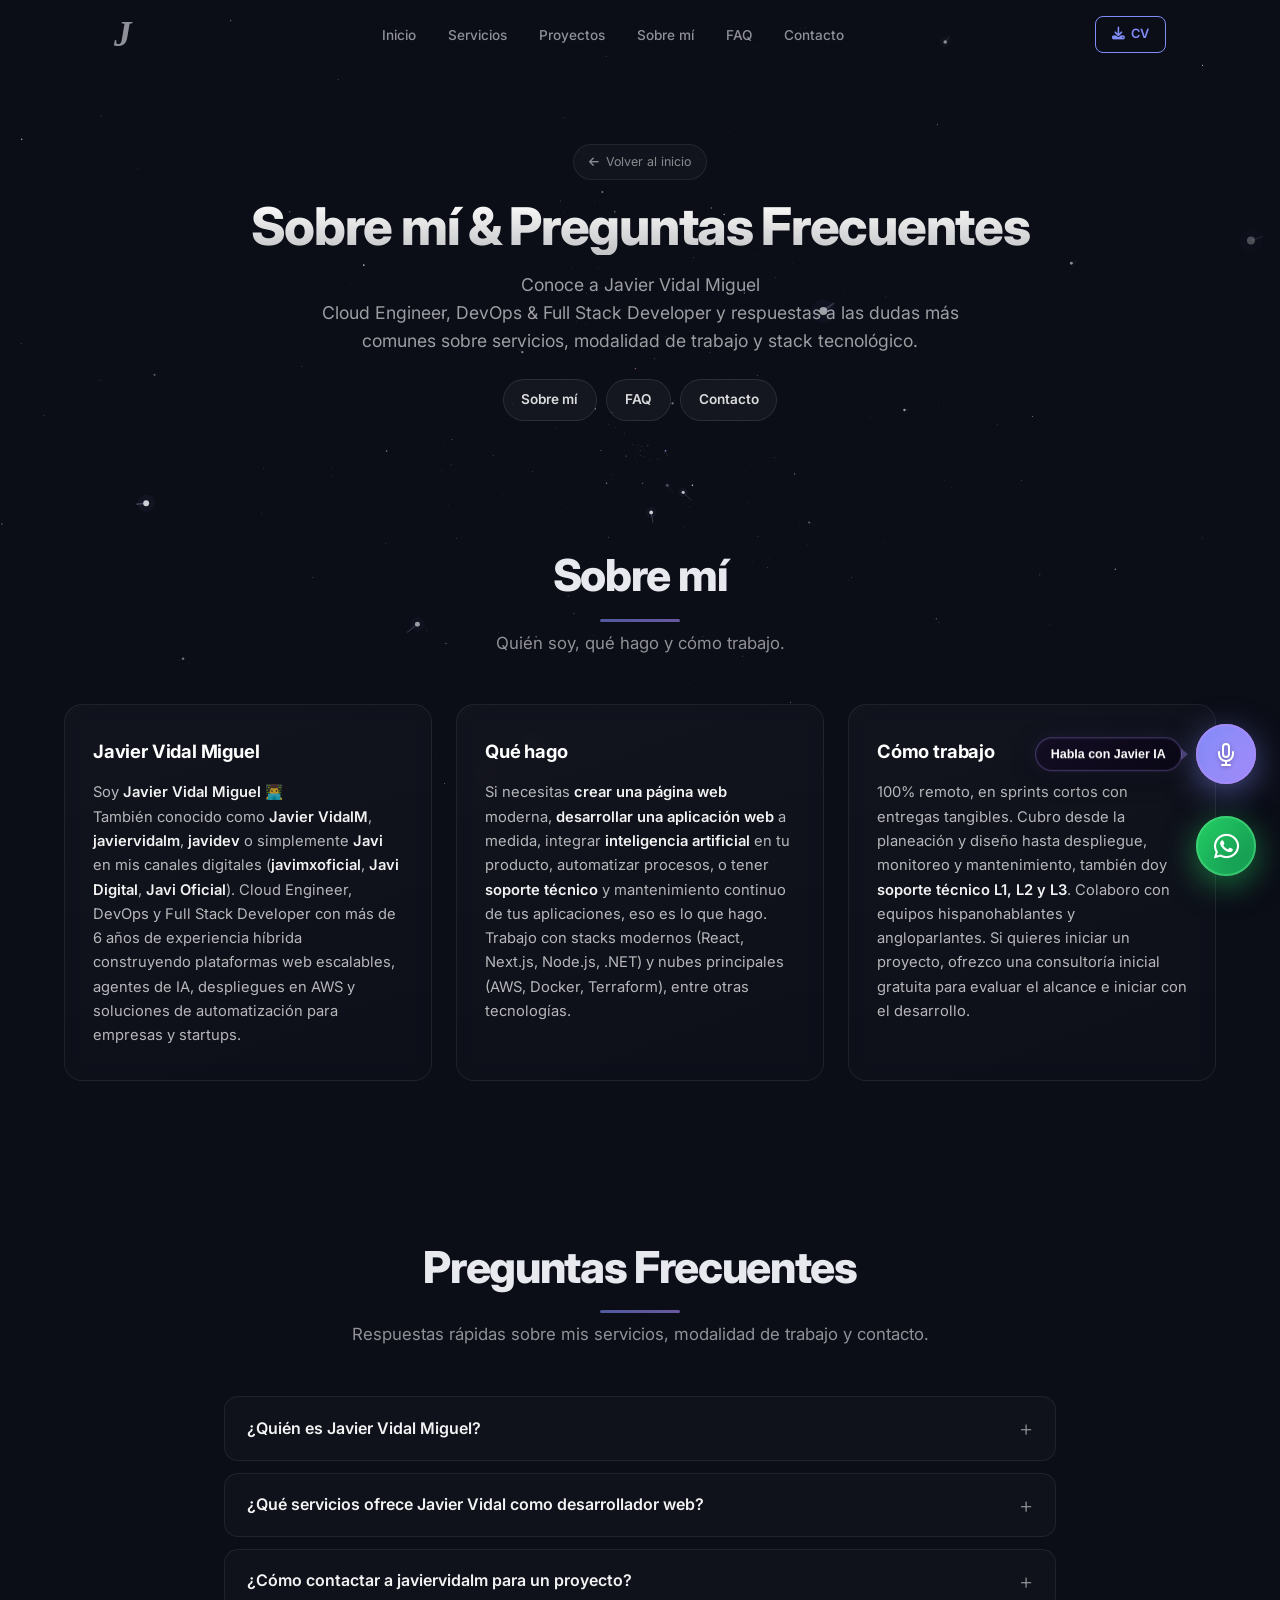
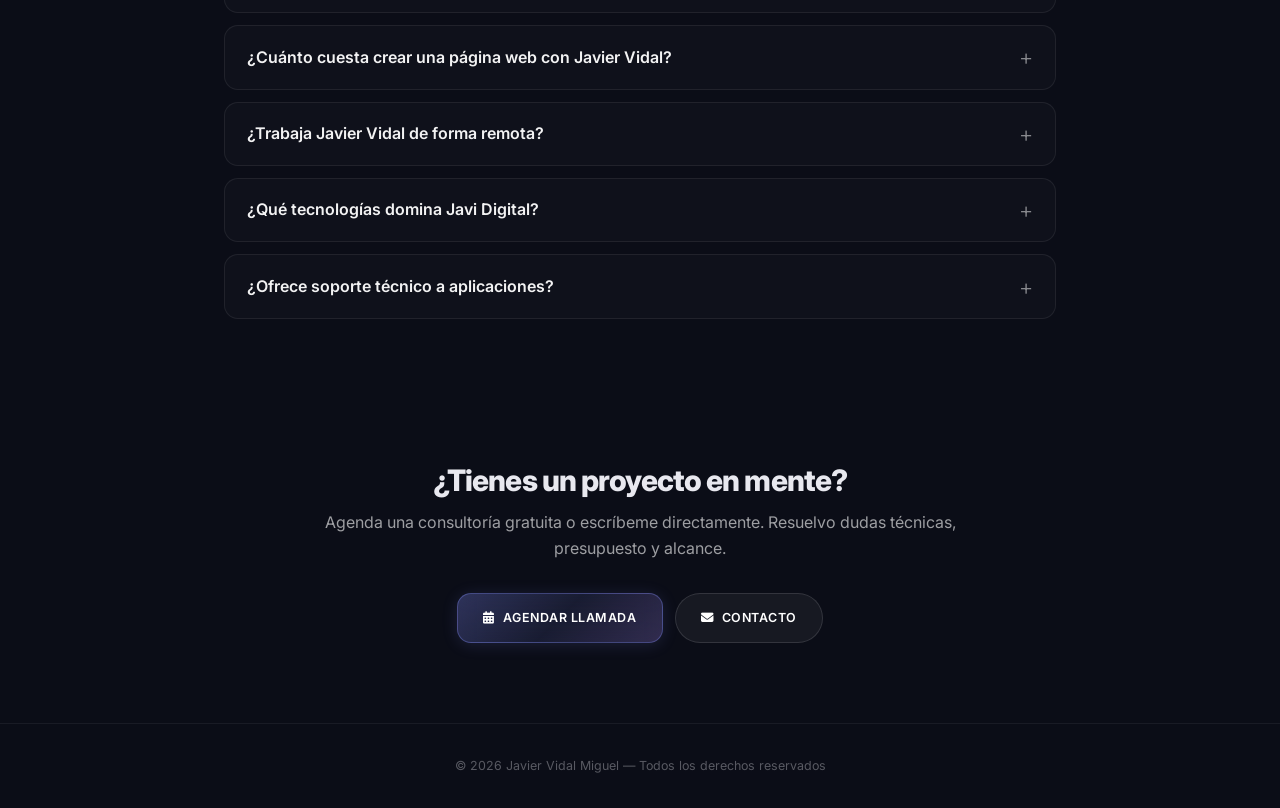
==== sobre-mi.html @ 2aff9c05 "Pagina /sobre-mi.html dedicada + UX moviles + cubo libre Nueva pagina: - sobre-mi.html con secciones" ====
<!DOCTYPE html>
<html lang="es">
<head>
    <meta charset="UTF-8">
    <meta name="viewport" content="width=device-width, initial-scale=1.0">
    <title>Sobre mí & FAQ | Javier Vidal Miguel — Cloud Engineer, DevOps & Full Stack Developer</title>
    <meta name="description" content="Conoce a Javier Vidal Miguel (Javier VidalM, javiervidalm, Javi Digital): Cloud Engineer, DevOps y Full Stack Developer remoto. Respuestas a preguntas sobre servicios, modalidad de trabajo, contacto y stack tecnológico.">
    <meta name="keywords" content="Javier Vidal, Javier Vidal Miguel, Javier VidalM, sobre mi, FAQ, preguntas frecuentes desarrollador, javiervidalm, Javi Digital, Cloud Engineer, DevOps, Full Stack Developer, desarrollador remoto, soporte tecnico, crear pagina web">
    <meta name="author" content="Javier Vidal Miguel">
    <meta name="robots" content="index, follow, max-image-preview:large, max-snippet:-1, max-video-preview:-1">
    <meta name="googlebot" content="index, follow">
    <meta name="theme-color" content="#0b0d17">
    <meta name="color-scheme" content="dark">

    <meta property="og:type" content="profile">
    <meta property="og:url" content="https://javi-vidalm.netlify.app/sobre-mi.html">
    <meta property="og:title" content="Sobre mí & FAQ — Javier Vidal Miguel | Cloud Engineer, DevOps & Full Stack Developer">
    <meta property="og:description" content="Conoce a Javier Vidal Miguel: Cloud Engineer, DevOps y Full Stack Developer remoto. Respuestas a preguntas sobre servicios, modalidad de trabajo y stack tecnológico.">
    <meta property="og:image" content="https://javi-vidalm.netlify.app/img/perfil.png">
    <meta property="og:image:type" content="image/png">
    <meta property="og:image:width" content="1200">
    <meta property="og:image:height" content="630">
    <meta property="og:image:alt" content="Javier Vidal Miguel — Cloud Engineer, DevOps & Full Stack Developer">
    <meta property="og:locale" content="es_ES">
    <meta property="og:site_name" content="Javier Vidal — Portafolio">
    <meta property="profile:first_name" content="Javier">
    <meta property="profile:last_name" content="Vidal Miguel">
    <meta property="profile:username" content="javiervidalm">

    <meta name="twitter:card" content="summary_large_image">
    <meta name="twitter:title" content="Sobre mí & FAQ — Javier Vidal Miguel">
    <meta name="twitter:description" content="Conoce a Javier Vidal Miguel: Cloud Engineer, DevOps y Full Stack Developer remoto. Servicios, modalidad y stack.">
    <meta name="twitter:image" content="https://javi-vidalm.netlify.app/img/perfil.png">
    <meta name="twitter:creator" content="@javimxoficial">
    <meta name="twitter:site" content="@javimxoficial">

    <link rel="icon" type="image/png" href="./img/logo.png">
    <link rel="apple-touch-icon" href="./img/logo.png">
    <link rel="canonical" href="https://javi-vidalm.netlify.app/sobre-mi.html">
    <link rel="alternate" hreflang="es" href="https://javi-vidalm.netlify.app/sobre-mi.html">
    <link rel="alternate" hreflang="x-default" href="https://javi-vidalm.netlify.app/sobre-mi.html">
    <link rel="sitemap" type="application/xml" href="/sitemap.xml">

    <link rel="preconnect" href="https://fonts.googleapis.com">
    <link rel="preconnect" href="https://fonts.gstatic.com" crossorigin>
    <link href="https://fonts.googleapis.com/css2?family=Inter:wght@300;400;500;600;700;800;900&display=swap" rel="stylesheet">
    <link rel="stylesheet" href="https://cdnjs.cloudflare.com/ajax/libs/font-awesome/6.4.0/css/all.min.css">
    <link rel="stylesheet" href="./css/styles.css">
    <link rel="stylesheet" href="./css/voice-widget.css">
    <style>
        html,body{background:#0b0d17;}
        .page-hero {
            padding: 9rem 1.5rem 3rem;
            text-align: center;
            max-width: 960px;
            margin: 0 auto;
            position: relative;
            z-index: 2;
        }
        .page-hero__breadcrumb {
            display: inline-flex;
            align-items: center;
            gap: 0.45rem;
            font-size: 0.78rem;
            color: hsla(0,0%,100%,0.5);
            margin-bottom: 1.25rem;
            text-decoration: none;
            padding: 0.45rem 0.95rem;
            border: 1px solid hsla(0,0%,100%,0.08);
            border-radius: 100px;
            background: hsla(0,0%,100%,0.03);
            backdrop-filter: blur(8px);
            transition: all 0.3s cubic-bezier(0.4,0,0.2,1);
        }
        .page-hero__breadcrumb:hover {
            color: #fff;
            border-color: rgba(129,140,248,0.4);
            background: rgba(129,140,248,0.08);
        }
        .page-hero__title {
            font-size: 3.25rem;
            font-weight: 800;
            color: #fff;
            margin: 0 0 1rem;
            letter-spacing: -0.025em;
            line-height: 1.05;
            background: linear-gradient(180deg, #fff 0%, hsla(0,0%,100%,0.75) 100%);
            -webkit-background-clip: text;
            background-clip: text;
            -webkit-text-fill-color: transparent;
        }
        .page-hero__subtitle {
            font-size: 1.1rem;
            color: hsla(0,0%,100%,0.6);
            line-height: 1.6;
            max-width: 640px;
            margin: 0 auto 1.5rem;
        }
        .page-hero__quick-nav {
            display: inline-flex;
            gap: 0.6rem;
            flex-wrap: wrap;
            justify-content: center;
        }
        .page-hero__quick-nav a {
            padding: 0.55rem 1.1rem;
            border-radius: 100px;
            border: 1px solid hsla(0,0%,100%,0.1);
            background: hsla(0,0%,100%,0.04);
            color: hsla(0,0%,100%,0.85);
            text-decoration: none;
            font-size: 0.85rem;
            font-weight: 600;
            transition: all 0.3s cubic-bezier(0.4,0,0.2,1);
        }
        .page-hero__quick-nav a:hover {
            background: rgba(129,140,248,0.15);
            border-color: rgba(129,140,248,0.4);
            color: #fff;
            transform: translateY(-2px);
        }
        @media (max-width: 768px) {
            .page-hero { padding: 7rem 1rem 2rem; }
            .page-hero__title { font-size: 2.25rem; }
            .page-hero__subtitle { font-size: 0.95rem; }
        }
    </style>

    <script type="application/ld+json">
    {
      "@context": "https://schema.org",
      "@graph": [
        {
          "@type": "Person",
          "@id": "https://javi-vidalm.netlify.app/#javier",
          "name": "Javier Vidal Miguel",
          "alternateName": [
            "Javier Vidal",
            "Javier VidalM",
            "Javier Vidal M",
            "Javi",
            "javidev",
            "javiervidalm",
            "javiervidal",
            "Javi Digital",
            "javimxoficial",
            "Javi Oficial"
          ],
          "url": "https://javi-vidalm.netlify.app/",
          "image": "https://javi-vidalm.netlify.app/img/perfil.png",
          "jobTitle": "Cloud Engineer, DevOps & Full Stack Developer",
          "description": "Cloud Engineer, DevOps y Full Stack Developer especializado en AWS, agentes AI, web scraping y plataformas web a medida. 100% remoto.",
          "email": "mailto:javividalm11@gmail.com",
          "knowsLanguage": ["es", "en"],
          "knowsAbout": ["Cloud Computing", "DevOps", "Amazon Web Services", "Docker", "Terraform", "Node.js", "React", "Next.js", "OpenAI", "AI Agents", "Web Scraping", "CI/CD", "Linux"],
          "sameAs": [
            "https://www.linkedin.com/in/javiervidalm/",
            "https://github.com/Javi-vm97",
            "https://github.com/javiavm",
            "https://www.instagram.com/javimxoficial/",
            "https://www.youtube.com/@javimxoficial",
            "https://facebook.com/digitalstudiojavi"
          ],
          "worksFor": {
            "@type": "Organization",
            "name": "AegisAI",
            "url": "https://aegisai.team/"
          }
        },
        {
          "@type": "BreadcrumbList",
          "itemListElement": [
            { "@type": "ListItem", "position": 1, "name": "Inicio", "item": "https://javi-vidalm.netlify.app/" },
            { "@type": "ListItem", "position": 2, "name": "Sobre mí & FAQ", "item": "https://javi-vidalm.netlify.app/sobre-mi.html" }
          ]
        },
        {
          "@type": "AboutPage",
          "@id": "https://javi-vidalm.netlify.app/sobre-mi.html#about",
          "url": "https://javi-vidalm.netlify.app/sobre-mi.html",
          "name": "Sobre mí — Javier Vidal Miguel",
          "inLanguage": "es",
          "mainEntity": { "@id": "https://javi-vidalm.netlify.app/#javier" }
        },
        {
          "@type": "FAQPage",
          "@id": "https://javi-vidalm.netlify.app/sobre-mi.html#faq",
          "mainEntity": [
            {
              "@type": "Question",
              "name": "¿Quién es Javier Vidal Miguel?",
              "acceptedAnswer": {
                "@type": "Answer",
                "text": "También conocido como Javier VidalM, javiervidalm o Javi Digital, es Cloud Engineer, DevOps y Full Stack Developer con más de 6 años de experiencia híbrida construyendo plataformas web escalables, agentes de inteligencia artificial, despliegues en AWS y soluciones de automatización. Trabaja 100% remoto para empresas, startups y emprendedores."
              }
            },
            {
              "@type": "Question",
              "name": "¿Qué servicios ofrece Javier Vidal como desarrollador web?",
              "acceptedAnswer": {
                "@type": "Answer",
                "text": "Javier ofrece desarrollo web de alto rendimiento (React, Next.js, SEO), aplicaciones web y móviles, integraciones empresariales (SAP, CRM, APIs), soporte técnico L1-L3, cloud architecture y DevOps en AWS con Docker y Terraform, marketing digital orientado a conversión, automatización con IA usando OpenAI, LangChain y Anthropic, y consultoría en seguridad y compliance."
              }
            },
            {
              "@type": "Question",
              "name": "¿Cómo contactar a javiervidalm para un proyecto?",
              "acceptedAnswer": {
                "@type": "Answer",
                "text": "Puedes contactarme por correo a javividalm11@gmail.com, por WhatsApp a +52 287 125 4233 o +51 982 250 549, agendar una llamada gratuita por Google Calendar (calendar.app.google/yvuHBQnmjAaMswtGA) o Calendly (calendly.com/javividalm11/30min), o usar el formulario de contacto en https://javi-vidalm.netlify.app/."
              }
            },
            {
              "@type": "Question",
              "name": "¿Cuánto cuesta crear una página web con Javier Vidal?",
              "acceptedAnswer": {
                "@type": "Answer",
                "text": "El costo depende del alcance: una landing page simple parte desde precios accesibles para emprendedores, mientras que aplicaciones web complejas con backend, integraciones empresariales o automatizaciones con IA se cotizan según horas y complejidad. Lo recomendado es agendar una llamada gratuita en el portafolio para recibir un presupuesto a medida."
              }
            },
            {
              "@type": "Question",
              "name": "¿Trabaja Javier Vidal de forma remota?",
              "acceptedAnswer": {
                "@type": "Answer",
                "text": "Sí, Javier trabaja 100% remoto y colabora con clientes a nivel mundial. Su modalidad incluye sprints ágiles, comunicación asíncrona y soporte continuo según necesidad del proyecto."
              }
            },
            {
              "@type": "Question",
              "name": "¿Qué tecnologías domina Javi Digital?",
              "acceptedAnswer": {
                "@type": "Answer",
                "text": "Su stack principal incluye: Cloud (AWS, Docker, Terraform, Kubernetes), Backend (Node.js, Python, .NET, REST APIs), Frontend (React, Next.js, TailwindCSS), IA (OpenAI, LangChain, agentes autónomos), DevOps (CI/CD, monitoreo, seguridad, rotación de keys), Web Scraping y bases de datos relacionales y no relacionales."
              }
            },
            {
              "@type": "Question",
              "name": "¿Javier Vidal ofrece soporte técnico a aplicaciones?",
              "acceptedAnswer": {
                "@type": "Answer",
                "text": "Sí, ofrece soporte técnico especializado en niveles L1, L2 y L3 con enfoque ITIL: resolución de incidentes, monitoreo proactivo, SLAs definidos y mantenimiento evolutivo de aplicaciones web y empresariales."
              }
            }
          ]
        }
      ]
    }
    </script>
</head>
<body>

    <!-- STAR FIELD BACKGROUND -->
    <canvas id="starField"></canvas>

    <!-- LOADER -->
    <div class="loader" id="loader">
        <div class="wormhole">
            <div class="wormhole-ring"></div>
            <div class="wormhole-ring"></div>
            <div class="wormhole-ring"></div>
            <div class="wormhole-ring"></div>
            <div class="wormhole-ring"></div>
            <div class="wormhole-core"></div>
        </div>
        <div class="loader-dots">
            <span></span><span></span><span></span>
        </div>
    </div>

    <!-- MAIN CONTENT -->
    <div class="main-content" id="mainContent">

        <nav id="navbar">
            <div class="nav-content">
                <a href="./index.html" class="logo" aria-label="Volver al inicio"><span class="logo-j">J</span></a>
                <ul class="nav-links" id="navLinks">
                    <li><a href="./index.html">Inicio</a></li>
                    <li><a href="./index.html#servicios">Servicios</a></li>
                    <li><a href="./index.html#proyectos">Proyectos</a></li>
                    <li><a href="#sobre-mi">Sobre mí</a></li>
                    <li><a href="#faq">FAQ</a></li>
                    <li><a href="./index.html#contacto">Contacto</a></li>
                </ul>
                <a href="./img/Curriculum_javier vidalmm.pdf" download class="nav-cta">
                    <i class="fas fa-download"></i> CV
                </a>
                <button class="nav-toggle" id="navToggle" aria-label="Menu">
                    <span></span>
                    <span></span>
                    <span></span>
                </button>
            </div>
        </nav>

        <!-- PAGE HERO -->
        <header class="page-hero">
            <a href="./index.html" class="page-hero__breadcrumb">
                <i class="fas fa-arrow-left" style="font-size:0.7rem;"></i> Volver al inicio
            </a>
            <h1 class="page-hero__title">Sobre mí &amp; Preguntas Frecuentes</h1>
            <p class="page-hero__subtitle">Conoce a Javier Vidal Miguel<br>Cloud Engineer, DevOps &amp; Full Stack Developer y respuestas a las dudas más comunes sobre servicios, modalidad de trabajo y stack tecnológico.</p>
            <div class="page-hero__quick-nav">
                <a href="#sobre-mi">Sobre mí</a>
                <a href="#faq">FAQ</a>
                <a href="./index.html#contacto">Contacto</a>
            </div>
        </header>

        <!-- SOBRE MI -->
        <section id="sobre-mi">
            <h2 class="section-title">Sobre mí</h2>
            <p class="about__lead">Quién soy, qué hago y cómo trabajo.</p>

            <div class="about__grid">
                <div class="about__card">
                    <h3>Javier Vidal Miguel</h3>
                    <p>Soy <strong>Javier Vidal Miguel</strong> 👨‍💻</p>
                    <p>También conocido como <strong>Javier VidalM</strong>, <strong>javiervidalm</strong>, <strong>javidev</strong> o simplemente <strong>Javi</strong> en mis canales digitales (<strong>javimxoficial</strong>, <strong>Javi Digital</strong>, <strong>Javi Oficial</strong>). Cloud Engineer, DevOps y Full Stack Developer con más de 6 años de experiencia híbrida construyendo plataformas web escalables, agentes de IA, despliegues en AWS y soluciones de automatización para empresas y startups.</p>
                </div>

                <div class="about__card">
                    <h3>Qué hago</h3>
                    <p>Si necesitas <strong>crear una página web</strong> moderna, <strong>desarrollar una aplicación web</strong> a medida, integrar <strong>inteligencia artificial</strong> en tu producto, automatizar procesos, o tener <strong>soporte técnico</strong> y mantenimiento continuo de tus aplicaciones, eso es lo que hago. Trabajo con stacks modernos (React, Next.js, Node.js, .NET) y nubes principales (AWS, Docker, Terraform), entre otras tecnologías.</p>
                </div>

                <div class="about__card">
                    <h3>Cómo trabajo</h3>
                    <p>100% remoto, en sprints cortos con entregas tangibles. Cubro desde la planeación y diseño hasta despliegue, monitoreo y mantenimiento, también doy <strong>soporte técnico L1, L2 y L3</strong>. Colaboro con equipos hispanohablantes y angloparlantes. Si quieres iniciar un proyecto, ofrezco una consultoría inicial gratuita para evaluar el alcance e iniciar con el desarrollo.</p>
                </div>
            </div>
        </section>

        <!-- FAQ -->
        <section id="faq">
            <h2 class="section-title">Preguntas Frecuentes</h2>
            <p class="faq__lead">Respuestas rápidas sobre mis servicios, modalidad de trabajo y contacto.</p>

            <div class="faq__list">
                <details class="faq__item">
                    <summary>¿Quién es Javier Vidal Miguel?</summary>
                    <p>También conocido como Javier VidalM, javiervidalm o Javi Digital, es Cloud Engineer, DevOps y Full Stack Developer con más de 6 años de experiencia híbrida construyendo plataformas web escalables, agentes de inteligencia artificial, despliegues en AWS y soluciones de automatización. Trabaja 100% remoto para empresas, startups y emprendedores.</p>
                </details>

                <details class="faq__item">
                    <summary>¿Qué servicios ofrece Javier Vidal como desarrollador web?</summary>
                    <p>Javier ofrece desarrollo web de alto rendimiento (React, Next.js, SEO), aplicaciones web y móviles, integraciones empresariales (SAP, CRM, APIs), soporte técnico L1-L3, cloud architecture y DevOps en AWS con Docker y Terraform, marketing digital orientado a conversión, automatización con IA usando OpenAI, LangChain y Anthropic, y consultoría en seguridad y compliance.</p>
                </details>

                <details class="faq__item">
                    <summary>¿Cómo contactar a javiervidalm para un proyecto?</summary>
                    <p>Puedes contactarme por correo a javividalm11@gmail.com, por WhatsApp a +52 287 125 4233 o +51 982 250 549, agendar una llamada gratuita por Google Calendar o Calendly desde la sección Agenda una Llamada, o usar el formulario de contacto al final de esta página.</p>
                </details>

                <details class="faq__item">
                    <summary>¿Cuánto cuesta crear una página web con Javier Vidal?</summary>
                    <p>El costo depende del alcance: una landing page simple parte desde precios accesibles para emprendedores, mientras que aplicaciones web complejas con backend, integraciones empresariales o automatizaciones con IA se cotizan según horas y complejidad. Lo recomendado es agendar una llamada gratuita para recibir un presupuesto a medida.</p>
                </details>

                <details class="faq__item">
                    <summary>¿Trabaja Javier Vidal de forma remota?</summary>
                    <p>Sí, trabajo 100% remoto y colaboro con clientes a nivel mundial. Mi modalidad incluye sprints ágiles, comunicación asíncrona y soporte continuo según necesidad del proyecto.</p>
                </details>

                <details class="faq__item">
                    <summary>¿Qué tecnologías domina Javi Digital?</summary>
                    <p>Stack principal: Cloud (AWS, Docker, Terraform, Kubernetes), Backend (Node.js, Python, .NET, REST APIs), Frontend (React, Next.js, TailwindCSS), IA (OpenAI, LangChain, agentes autónomos), DevOps (CI/CD, monitoreo, seguridad, rotación de keys), Web Scraping y bases de datos relacionales y no relacionales.</p>
                </details>

                <details class="faq__item">
                    <summary>¿Ofrece soporte técnico a aplicaciones?</summary>
                    <p>Sí, ofrezco soporte técnico especializado en niveles L1, L2 y L3 con enfoque ITIL: resolución de incidentes, monitoreo proactivo, SLAs definidos y mantenimiento evolutivo de aplicaciones web y empresariales.</p>
                </details>
            </div>
        </section>

        <!-- CTA INFERIOR -->
        <section style="padding: 4rem 1.5rem 5rem; text-align: center; max-width: 720px; margin: 0 auto;">
            <h2 class="section-title" style="font-size: 1.85rem;">¿Tienes un proyecto en mente?</h2>
            <p style="color: hsla(0,0%,100%,0.6); font-size: 1rem; margin-bottom: 2rem;">Agenda una consultoría gratuita o escríbeme directamente. Resuelvo dudas técnicas, presupuesto y alcance.</p>
            <div style="display: inline-flex; gap: 0.75rem; flex-wrap: wrap; justify-content: center;">
                <a href="./index.html#booking" class="btn btn-primary" style="padding: 0.85rem 1.6rem;">
                    <i class="fas fa-calendar-alt" style="margin-right:0.5rem;"></i> Agendar llamada
                </a>
                <a href="./index.html#contacto" class="btn btn-secondary" style="padding: 0.85rem 1.6rem; background: hsla(0,0%,100%,0.05); border: 1px solid hsla(0,0%,100%,0.12); color: #fff; border-radius: 100px; text-decoration: none; font-weight: 600; transition: all 0.3s;">
                    <i class="fas fa-envelope" style="margin-right:0.5rem;"></i> Contacto
                </a>
            </div>
        </section>

        <!-- FOOTER -->
        <footer>
            <div class="footer-content">
                <small>&copy; <span id="year"></span> Javier Vidal Miguel — Todos los derechos reservados</small>
            </div>
        </footer>

    </div><!-- /main-content -->

    <!-- WHATSAPP WIDGET -->
    <div class="wa-widget" id="waWidget">
        <button class="wa-fab" id="waFab" aria-label="WhatsApp">
            <i class="fab fa-whatsapp"></i>
        </button>
        <div class="wa-form" id="waForm">
            <div class="wa-form-header">
                <div class="wa-form-header__avatar">
                    <i class="fab fa-whatsapp"></i>
                </div>
                <div class="wa-form-header__heading">
                    <span class="wa-form-header__title">WhatsApp</span>
                    <span class="wa-form-header__subtitle"><span class="wa-status-dot"></span> Respuesta rápida</span>
                </div>
                <button class="wa-form-close" id="waClose">&times;</button>
            </div>
            <div class="wa-form-body">
                <div class="wa-field">
                    <label>Nombre y apellido</label>
                    <input type="text" id="waName" placeholder="Tu nombre completo">
                </div>
                <div class="wa-field">
                    <label>Empresa</label>
                    <input type="text" id="waCompany" placeholder="Nombre de tu empresa">
                </div>
                <div class="wa-field">
                    <label>Motivo de contacto</label>
                    <div class="wa-select" id="waSelect">
                        <div class="wa-select-trigger" id="waSelectTrigger">
                            <span>Solicitar información</span>
                            <i class="fas fa-chevron-down"></i>
                        </div>
                        <div class="wa-select-options" id="waSelectOptions">
                            <div class="wa-select-option wa-select-option--active" data-value="Solicitar información">Solicitar información</div>
                            <div class="wa-select-option" data-value="Cotizar un proyecto">Cotizar un proyecto</div>
                            <div class="wa-select-option" data-value="Soporte técnico">Soporte técnico</div>
                            <div class="wa-select-option" data-value="Otro">Otro</div>
                        </div>
                    </div>
                </div>
                <div class="wa-field">
                    <label>Nota (opcional)</label>
                    <textarea id="waNote" rows="3" placeholder="Detalles adicionales..."></textarea>
                </div>
                <button class="wa-send" id="waSend">
                    <i class="fab fa-whatsapp"></i> Enviar por WhatsApp
                </button>
            </div>
        </div>
    </div>

    <script src="./js/script.js" defer></script>
    <script src="./js/voice-widget.js" defer></script>
</body>
</html>
---- css/styles.css ----
@property --specular-x {
    syntax: "<percentage>";
    initial-value: 20%;
    inherits: false;
}

@property --specular-y {
    syntax: "<percentage>";
    initial-value: 15%;
    inherits: false;
}

@property --border-angle {
    syntax: "<angle>";
    initial-value: 0deg;
    inherits: false;
}

/* ============================================
   PORTFOLIO - Javier Vidal Miguel
   Dark, clean, developer aesthetic
   ============================================ */

*,
*::before,
*::after {
    margin: 0;
    padding: 0;
    box-sizing: border-box;
}

:root {
    --bg: #0b0d17;
    --bg-light: #111425;
    --bg-card: #141730;
    --bg-card-hover: #1a1e3a;
    --border: rgba(255, 255, 255, 0.06);
    --border-hover: rgba(255, 255, 255, 0.12);
    --text: #e8e8ef;
    --text-secondary: rgba(232, 232, 239, 0.6);
    --text-dim: rgba(232, 232, 239, 0.35);
    --accent: #818cf8;
    --accent-soft: rgba(129, 140, 248, 0.15);
    --accent-glow: rgba(129, 140, 248, 0.3);
    --green: #34d399;
    --green-soft: rgba(52, 211, 153, 0.15);
    --max-w: 1100px;
    --ease: cubic-bezier(0.4, 0, 0.2, 1);
    --ease-out: cubic-bezier(0.16, 1, 0.3, 1);
}

html { scroll-behavior: smooth; }

#starField {
    position: fixed;
    top: 0;
    left: 0;
    width: 100%;
    height: 100%;
    z-index: 0;
    pointer-events: none;
}

body {
    font-family: 'Inter', -apple-system, BlinkMacSystemFont, 'Segoe UI', Roboto, sans-serif;
    background: var(--bg);
    color: var(--text);
    overflow-x: hidden;
    line-height: 1.6;
    -webkit-font-smoothing: antialiased;
}

::selection {
    background: var(--accent);
    color: var(--bg);
}

/* ---- LOADER ---- */
.loader {
    position: fixed;
    inset: 0;
    z-index: 9999;
    background: var(--bg);
    display: flex;
    flex-direction: column;
    align-items: center;
    justify-content: center;
    gap: 1.5rem;
    transition: opacity 0.5s var(--ease);
}

.loader.hidden {
    opacity: 0;
    pointer-events: none;
}

.wormhole {
    position: relative;
    width: 140px;
    height: 140px;
    display: flex;
    align-items: center;
    justify-content: center;
}

.wormhole-ring {
    position: absolute;
    border-radius: 50%;
    border: 1.5px solid transparent;
    animation: wormholeSpin linear infinite;
}

.wormhole-ring:nth-child(1) {
    width: 130px; height: 130px;
    border-top-color: rgba(129, 140, 248, 0.6);
    border-right-color: rgba(129, 140, 248, 0.15);
    animation-duration: 3s;
    box-shadow: 0 0 15px rgba(129, 140, 248, 0.1);
}

.wormhole-ring:nth-child(2) {
    width: 105px; height: 105px;
    border-bottom-color: rgba(167, 139, 250, 0.5);
    border-left-color: rgba(167, 139, 250, 0.1);
    animation-duration: 2.4s;
    animation-direction: reverse;
    box-shadow: 0 0 12px rgba(167, 139, 250, 0.08);
}

.wormhole-ring:nth-child(3) {
    width: 80px; height: 80px;
    border-top-color: rgba(192, 132, 252, 0.5);
    border-right-color: rgba(192, 132, 252, 0.1);
    animation-duration: 1.8s;
    box-shadow: 0 0 10px rgba(192, 132, 252, 0.08);
}

.wormhole-ring:nth-child(4) {
    width: 55px; height: 55px;
    border-bottom-color: rgba(129, 140, 248, 0.6);
    border-left-color: rgba(129, 140, 248, 0.15);
    animation-duration: 1.3s;
    animation-direction: reverse;
}

.wormhole-ring:nth-child(5) {
    width: 32px; height: 32px;
    border-top-color: rgba(255, 255, 255, 0.4);
    border-right-color: rgba(255, 255, 255, 0.08);
    animation-duration: 0.9s;
}

.wormhole-core {
    width: 14px;
    height: 14px;
    border-radius: 50%;
    background: radial-gradient(circle, rgba(129, 140, 248, 0.8), rgba(167, 139, 250, 0.4) 50%, transparent 70%);
    box-shadow:
        0 0 20px rgba(129, 140, 248, 0.4),
        0 0 40px rgba(129, 140, 248, 0.2),
        0 0 60px rgba(129, 140, 248, 0.1);
    animation: corePulse 1.5s ease-in-out infinite;
}

@keyframes wormholeSpin {
    from { transform: rotate(0deg); }
    to { transform: rotate(360deg); }
}

@keyframes corePulse {
    0%, 100% { transform: scale(1); opacity: 0.8; box-shadow: 0 0 20px rgba(129,140,248,0.4), 0 0 40px rgba(129,140,248,0.2); }
    50% { transform: scale(1.3); opacity: 1; box-shadow: 0 0 30px rgba(129,140,248,0.6), 0 0 60px rgba(129,140,248,0.3), 0 0 80px rgba(129,140,248,0.1); }
}

.loader-dots {
    display: flex;
    gap: 0.5rem;
}

.loader-dots span {
    width: 8px;
    height: 8px;
    border-radius: 50%;
    background: var(--accent);
    animation: loaderDot 1.4s ease-in-out infinite;
}

.loader-dots span:nth-child(2) { animation-delay: 0.2s; }
.loader-dots span:nth-child(3) { animation-delay: 0.4s; }

@keyframes loaderDot {
    0%, 80%, 100% { opacity: 0.3; transform: scale(0.8); }
    40% { opacity: 1; transform: scale(1.2); }
}

/* ---- MAIN CONTENT ---- */
.main-content {
    opacity: 0;
    transition: opacity 0.6s var(--ease);
}

.main-content.visible {
    opacity: 1;
}

/* ---- NAV ---- */
nav {
    position: fixed;
    top: 0;
    width: 100%;
    z-index: 1000;
    padding: 1rem 0;
    transition: all 0.3s var(--ease);
    background: transparent;
}

nav.scrolled {
    padding: 0.6rem 0;
    background: rgba(11, 13, 23, 0.92);
    backdrop-filter: blur(16px);
    -webkit-backdrop-filter: blur(16px);
    border-bottom: 1px solid var(--border);
}

nav.nav-hidden {
    transform: translateY(-100%);
}

.nav-content {
    max-width: var(--max-w);
    margin: 0 auto;
    padding: 0 1.5rem;
    display: flex;
    align-items: center;
    justify-content: space-between;
}

.logo {
    font-size: 1.3rem;
    font-weight: 800;
    color: var(--text);
    text-decoration: none;
    letter-spacing: -0.02em;
}

.logo-j {
    font-family: 'Georgia', 'Times New Roman', serif;
    font-size: 2.2rem;
    font-weight: 700;
    font-style: italic;
    color: var(--text-secondary);
    line-height: 1;
    display: block;
}

.nav-links {
    display: flex;
    gap: 2rem;
    list-style: none;
}

.nav-links a {
    color: var(--text-secondary);
    text-decoration: none;
    font-size: 0.85rem;
    font-weight: 500;
    transition: color 0.3s;
    position: relative;
}

.nav-links a::after {
    content: '';
    position: absolute;
    bottom: -4px;
    left: 0;
    width: 0;
    height: 2px;
    background: var(--accent);
    border-radius: 1px;
    transition: width 0.3s var(--ease);
}

.nav-links a:hover,
.nav-links a.active { color: var(--text); }

.nav-links a:hover::after,
.nav-links a.active::after { width: 100%; }

.nav-cta {
    font-size: 0.8rem;
    font-weight: 600;
    color: var(--accent);
    border: 1px solid var(--accent);
    padding: 0.45rem 1rem;
    border-radius: 8px;
    text-decoration: none;
    transition: all 0.3s var(--ease);
    display: flex;
    align-items: center;
    gap: 0.4rem;
}

.nav-cta:hover {
    background: var(--accent);
    color: var(--bg);
}

.nav-toggle {
    display: none;
    background: none;
    border: none;
    cursor: pointer;
    width: 26px;
    height: 18px;
    position: relative;
    z-index: 1001;
}

.nav-toggle span {
    display: block;
    width: 100%;
    height: 2px;
    background: var(--text);
    border-radius: 1px;
    transition: all 0.3s var(--ease);
    position: absolute;
    left: 0;
}

.nav-toggle span:nth-child(1) { top: 0; }
.nav-toggle span:nth-child(2) { top: 50%; transform: translateY(-50%); }
.nav-toggle span:nth-child(3) { bottom: 0; }

.nav-toggle.active span:nth-child(1) { top: 50%; transform: translateY(-50%) rotate(45deg); }
.nav-toggle.active span:nth-child(2) { opacity: 0; }
.nav-toggle.active span:nth-child(3) { bottom: 50%; transform: translateY(50%) rotate(-45deg); }

/* ---- SECTIONS ---- */
section {
    max-width: var(--max-w);
    margin: 0 auto;
    padding: 6rem 1.5rem;
}

.section-header {
    text-align: center;
    margin-bottom: 3rem;
}

.section-label {
    display: inline-block;
    font-size: 0.7rem;
    font-weight: 600;
    color: var(--accent);
    text-transform: uppercase;
    letter-spacing: 0.2em;
    background: var(--accent-soft);
    padding: 0.3rem 0.8rem;
    border-radius: 100px;
    margin-bottom: 1rem;
}

.section-title {
    font-size: clamp(1.8rem, 4vw, 2.5rem);
    font-weight: 800;
    letter-spacing: -0.03em;
    line-height: 1.2;
    margin-bottom: 0.75rem;
    position: relative;
}

/* Servicios section uses centered title with decorative line */
#servicios > .section-title {
    text-align: center;
    font-size: 2.75rem;
    margin-bottom: 3rem;
    padding-bottom: 1.25rem;
}

#servicios > .section-title::after {
    content: '';
    position: absolute;
    bottom: 0;
    left: 50%;
    transform: translateX(-50%);
    width: 80px;
    height: 3px;
    background: linear-gradient(90deg, rgba(129, 140, 248, 0.6), rgba(167, 139, 250, 0.6));
    border-radius: 2px;
}

.section-subtitle {
    font-size: 0.95rem;
    color: var(--text-secondary);
    max-width: 500px;
    margin: 0 auto;
}

.section-subtitle strong {
    color: var(--text);
}

/* ---- REVEAL ---- */
.reveal {
    opacity: 0;
    transform: translateY(25px);
    transition: opacity 0.7s var(--ease-out), transform 0.7s var(--ease-out);
}

.reveal.visible {
    opacity: 1;
    transform: translateY(0);
}

/* ---- HERO ---- */
.hero-section {
    min-height: 100vh;
    display: flex;
    flex-direction: column;
    justify-content: center;
    padding-top: 6rem;
}

.hero {
    display: grid;
    grid-template-columns: 1fr auto;
    gap: 4rem;
    align-items: center;
}

.hero-left {
    text-align: left;
}

.hero-badge {
    display: inline-flex;
    align-items: center;
    gap: 0.5rem;
    font-size: 0.8rem;
    font-weight: 500;
    color: var(--green);
    background: var(--green-soft);
    padding: 0.4rem 1rem;
    border-radius: 100px;
    margin-bottom: 1.5rem;
}

.status-dot {
    width: 8px;
    height: 8px;
    background: var(--green);
    border-radius: 50%;
    animation: pulse 2s ease-in-out infinite;
}

@keyframes pulse {
    0%, 100% { opacity: 1; box-shadow: 0 0 0 0 rgba(52, 211, 153, 0.4); }
    50% { opacity: 0.7; box-shadow: 0 0 0 6px rgba(52, 211, 153, 0); }
}

@keyframes borderRotate {
    to { --border-angle: 360deg; }
}

@keyframes cardBreathe {
    0%, 100% { background-size: 100% 100%, 150% 150%; background-position: 50%, 50%; filter: brightness(1); }
    50% { background-size: 100% 100%, 210% 210%; background-position: 50%, 30%; filter: brightness(1.15); }
}

@keyframes specularDrift {
    0% { --specular-x: 20%; --specular-y: 15%; }
    25% { --specular-x: 75%; --specular-y: 25%; }
    50% { --specular-x: 80%; --specular-y: 75%; }
    75% { --specular-x: 25%; --specular-y: 80%; }
    100% { --specular-x: 20%; --specular-y: 15%; }
}

.hero-title {
    font-size: clamp(2rem, 4.5vw, 3rem);
    font-weight: 800;
    line-height: 1.1;
    letter-spacing: -0.03em;
    margin-bottom: 0.75rem;
}

.hero-name {
    background: linear-gradient(135deg, var(--accent), #a78bfa, #c084fc);
    -webkit-background-clip: text;
    -webkit-text-fill-color: transparent;
    background-clip: text;
}

.hero-role {
    font-size: 1.3rem;
    font-weight: 500;
    color: var(--accent);
    margin-bottom: 1rem;
}

.hero-desc {
    font-size: 1.1rem;
    color: var(--text-secondary);
    line-height: 1.7;
    margin-bottom: 2rem;
    max-width: 580px;
}

.hero-actions {
    display: flex;
    gap: 0.75rem;
    flex-wrap: wrap;
}

.btn-ghost {
    display: inline-flex;
    align-items: center;
    gap: 0.5rem;
    padding: 0.85rem 1.75rem;
    background: transparent;
    color: var(--text);
    border: 1px solid var(--border);
    border-radius: 12px;
    font-family: inherit;
    font-size: 0.85rem;
    font-weight: 600;
    cursor: pointer;
    text-decoration: none;
    transition: all 0.3s var(--ease);
}

.btn-ghost:hover {
    border-color: var(--text);
    background: rgba(255, 255, 255, 0.05);
}

/* Hero photo wrapper with matrix effect */
.hero-photo-wrapper {
    position: relative;
    width: 420px;
    height: 420px;
    display: flex;
    align-items: center;
    justify-content: center;
    overflow: visible;
}

.matrix-bg {
    position: absolute;
    inset: 0;
    z-index: 0;
    overflow: hidden;
    font-family: 'Courier New', monospace;
    font-size: 0.8rem;
    line-height: 1.2;
    letter-spacing: 0.08em;
    color: rgba(129, 140, 248, 0.2);
    word-break: break-all;
    text-align: center;
    user-select: none;
    pointer-events: none;
    mask-image: radial-gradient(ellipse 70% 70% at 50% 50%, black 30%, rgba(0,0,0,0.3) 60%, transparent 80%);
    -webkit-mask-image: radial-gradient(ellipse 70% 70% at 50% 50%, black 30%, rgba(0,0,0,0.3) 60%, transparent 80%);
}

.matrix-bg span {
    display: inline;
}

.matrix-bg span.bright {
    color: rgba(129, 140, 248, 0.5);
    font-weight: 700;
    font-size: 0.9rem;
}

/* Hero right: photo + socials */
.hero-right {
    display: flex;
    flex-direction: column;
    align-items: center;
    gap: 1.25rem;
    overflow: visible;
}

.hero-photo {
    width: 280px;
    height: 280px;
    border-radius: 20px;
    overflow: hidden;
    border: 2px solid var(--border);
    box-shadow:
        0 0 40px rgba(129, 140, 248, 0.1),
        0 20px 60px rgba(0, 0, 0, 0.4);
    transition: all 0.4s var(--ease);
    position: relative;
    z-index: 1;
    margin: auto;
}

.hero-photo::after {
    content: '';
    position: absolute;
    inset: 0;
    border-radius: 20px;
    background: linear-gradient(135deg, rgba(129, 140, 248, 0.1), transparent 60%);
    pointer-events: none;
}

.hero-photo:hover {
    border-color: var(--accent);
    box-shadow:
        0 0 60px rgba(129, 140, 248, 0.2),
        0 20px 60px rgba(0, 0, 0, 0.5);
    transform: translateY(-4px);
}

.hero-photo img {
    width: 100%;
    height: 100%;
    object-fit: cover;
}

.hero-social {
    display: flex;
    justify-content: center;
    gap: 0.6rem;
}

.hero-social a {
    display: flex;
    align-items: center;
    justify-content: center;
    width: 40px;
    height: 40px;
    border: 1px solid var(--border);
    border-radius: 10px;
    color: var(--text-secondary);
    font-size: 1rem;
    text-decoration: none;
    transition: all 0.3s var(--ease);
    background: var(--bg-card);
}

.hero-social a:hover {
    border-color: var(--accent);
    color: var(--accent);
    transform: translateY(-3px);
    box-shadow: 0 6px 20px var(--accent-glow);
}

.hero-stats {
    display: flex;
    justify-content: center;
    gap: 3rem;
    margin-top: 3rem;
    padding-top: 2rem;
    border-top: 1px solid var(--border);
}

.hero-stat {
    text-align: center;
}

/* Odometer / flip-clock style counter */
.hero-stat-value {
    display: inline-flex;
    align-items: baseline;
    overflow: hidden;
    height: 3.2rem;
}

.hero-stat-digit {
    display: inline-block;
    overflow: hidden;
    height: 3.2rem;
    position: relative;
}

.hero-stat-digit-inner {
    display: flex;
    flex-direction: column;
    transition: transform 3s cubic-bezier(0.16, 1, 0.3, 1);
}

.hero-stat-digit-inner span {
    display: block;
    height: 3.2rem;
    line-height: 3.2rem;
    font-size: 2.8rem;
    font-weight: 800;
    letter-spacing: -0.02em;
    text-align: center;
    min-width: 1.6rem;
}

.hero-stat-suffix {
    font-size: 1.4rem;
    font-weight: 700;
    color: var(--accent);
    line-height: 3.2rem;
}

.hero-stat-label {
    display: block;
    font-size: 0.7rem;
    color: var(--text-dim);
    text-transform: uppercase;
    letter-spacing: 0.1em;
    margin-top: 0.4rem;
    opacity: 0;
    transform: translateY(8px);
    transition: opacity 0.6s var(--ease-out), transform 0.6s var(--ease-out);
}

.hero-stat.counted .hero-stat-label {
    opacity: 1;
    transform: translateY(0);
}

/* ---- MARQUEE ---- */
.marquee-section {
    max-width: 100%;
    padding: 2rem 0;
    overflow: hidden;
    border-top: 1px solid var(--border);
    border-bottom: 1px solid var(--border);
    display: flex;
    flex-direction: column;
    gap: 1rem;
}

.marquee-header {
    text-align: center;
    margin-bottom: 0.5rem;
}

.marquee-track {
    display: flex;
    width: fit-content;
    will-change: transform;
}

.marquee-left {
    animation: marqueeLeft 30s linear infinite;
}

.marquee-right {
    animation: marqueeRight 30s linear infinite;
}


@keyframes marqueeLeft {
    from { transform: translateX(0); }
    to   { transform: translateX(-50%); }
}

@keyframes marqueeRight {
    from { transform: translateX(-50%); }
    to   { transform: translateX(0); }
}

.marquee-content {
    display: flex;
    gap: 1rem;
    padding-right: 1rem;
    flex-shrink: 0;
}

.marquee-badge {
    display: inline-flex;
    align-items: center;
    gap: 0.5rem;
    padding: 0.5rem 1.1rem;
    background: var(--bg-card);
    border: 1px solid var(--border);
    border-radius: 10px;
    font-size: 0.8rem;
    font-weight: 500;
    color: var(--text-secondary);
    white-space: nowrap;
    transition: all 0.3s var(--ease);
}

.marquee-badge i {
    font-size: 1rem;
    color: var(--accent);
}

.marquee-badge:hover {
    border-color: var(--accent);
    color: var(--text);
    background: var(--bg-card-hover);
}

/* ---- CUBE ---- */
.cube-section {
    padding-top: 4rem;
    padding-bottom: 4rem;
}

.skills-3d-container {
    position: relative;
    width: 100%;
    height: 600px;
    margin: 4rem 0;
    perspective: 1200px;
    display: flex;
    justify-content: center;
    align-items: center;
}

.skills-cube-wrapper {
    touch-action: none;
    user-select: none;
    cursor: grab;
    width: 400px;
    height: 400px;
    transform-style: preserve-3d;
    /* La rotacion ahora la maneja 100% el JS — sin CSS animation. */
}

.skills-cube-wrapper:active {
    cursor: grabbing;
}

.cube-face {
    position: absolute;
    width: 400px;
    height: 400px;
    border-radius: 20px;
    display: grid;
    grid-template-columns: repeat(2, 1fr);
    grid-template-rows: repeat(2, 1fr);
    gap: 1rem;
    padding: 2rem;
    background: radial-gradient(ellipse 80% 80% at 50% 50%, transparent 0, rgba(5, 4, 10, 0.3) 60%, rgba(5, 4, 10, 0.7) 100%),
                linear-gradient(135deg, #0c0812, #1c1428 30%, #261c34 60%, #0c0812);
    border: 1px solid hsla(0, 0%, 100%, 0.08);
    box-shadow: 0 10px 50px rgba(0, 0, 0, 0.5);
    backdrop-filter: blur(10px);
}

.cube-face.front  { transform: translateZ(200px); }
.cube-face.back   { transform: rotateY(180deg) translateZ(200px); }
.cube-face.right  { transform: rotateY(90deg) translateZ(200px); }
.cube-face.left   { transform: rotateY(-90deg) translateZ(200px); }
.cube-face.top    { transform: rotateX(90deg) translateZ(200px); }
.cube-face.bottom { transform: rotateX(-90deg) translateZ(200px); }

.skill-item-cube {
    background: rgba(5, 4, 10, 0.7);
    border: 1px solid hsla(0, 0%, 100%, 0.08);
    border-radius: 15px;
    display: flex;
    flex-direction: column;
    align-items: center;
    justify-content: center;
    gap: 0.5rem;
    padding: 1rem;
    position: relative;
    overflow: hidden;
    /* Sin hover effect: el cubo rota constantemente, asi que el :hover
       se disparaba sin querer y parecia que el cubo "seleccionaba" cards. */
}

.skill-icon {
    font-size: 2.5rem;
    filter: drop-shadow(0 0 10px currentColor);
}

.skill-name {
    font-family: 'Inter', sans-serif;
    font-size: 0.85rem;
    font-weight: 600;
    color: hsla(0, 0%, 100%, 0.8);
    text-align: center;
    letter-spacing: 0.02em;
}

/* ---- SERVICES (original carousel) ---- */
.svc-header__subtitle {
    text-align: center;
    font-size: 1rem;
    color: var(--text-secondary);
    line-height: 1.6;
    margin-bottom: 3rem;
}

.svc-header__subtitle strong {
    color: hsla(0, 0%, 100%, 0.9);
    font-weight: 600;
}

.svc-carousel {
    position: relative;
    max-width: 1100px;
    width: 100%;
    margin: 0 auto;
    display: flex;
    align-items: center;
    gap: 1.5rem;
}

.svc-carousel__viewport {
    flex: 1;
    overflow: hidden;
    border-radius: 20px;
}

.svc-carousel__track {
    display: flex;
    transition: transform 0.6s cubic-bezier(0.4, 0, 0.2, 1);
    will-change: transform;
}

.svc-page {
    min-width: 100%;
    display: grid;
    grid-template-columns: 1fr 1fr;
    grid-template-rows: 1fr 1fr;
    gap: 1.25rem;
    padding: 0.25rem;
}

.svc-card {
    padding: 1.75rem;
    border-radius: 20px;
    border: 1px solid hsla(0, 0%, 100%, 0.06);
    box-shadow: 0 4px 30px rgba(0, 0, 0, 0.5), inset 0 1px 0 hsla(0, 0%, 100%, 0.03);
    backdrop-filter: blur(10px);
    position: relative;
    overflow: hidden;
    transition: all 0.35s cubic-bezier(0.4, 0, 0.2, 1);
    display: flex;
    flex-direction: column;
    text-align: center;
    align-items: center;
    background:
        radial-gradient(ellipse 90% 90% at 50% 50%, transparent 0, rgba(5, 4, 10, 0.15) 55%, rgba(5, 4, 10, 0.35) 75%, rgba(5, 4, 10, 0.55) 100%),
        linear-gradient(135deg, #0c0812, #120e1c 3%, #1c1428 8%, #261c34 15%, #342641 25%, #3e2e4b 35%, #3a3046 45%, #36323e 55%, #323437 65%, #343228 75%, #413020 85%, #0a080a);
    background-size: 100% 100%, 130% 130%;
    animation: cardBreathe 8s ease-in-out infinite;
}

.svc-card::after {
    content: '';
    position: absolute;
    inset: -1px;
    border-radius: inherit;
    padding: 1px;
    background: conic-gradient(from var(--border-angle), transparent 75%, rgba(var(--card-accent, 255, 255, 255), 0.4) 88%, rgba(var(--card-accent, 255, 255, 255), 0.6) 92%, transparent 100%);
    mask: linear-gradient(#fff 0 0) content-box, linear-gradient(#fff 0 0);
    -webkit-mask: linear-gradient(#fff 0 0) content-box, linear-gradient(#fff 0 0);
    mask-composite: exclude;
    -webkit-mask-composite: xor;
    pointer-events: none;
    opacity: 0;
    animation: borderRotate 6s linear infinite;
    transition: opacity 0.4s ease;
}

.svc-card:hover::after { opacity: 1; }

.svc-card:hover {
    border-color: hsla(0, 0%, 100%, 0.12);
    transform: translateY(-4px);
    box-shadow: 0 12px 40px rgba(0, 0, 0, 0.6), 0 0 20px rgba(var(--card-accent), 0.1), inset 0 1px 0 hsla(0, 0%, 100%, 0.05);
}

.svc-card__glass {
    position: absolute;
    inset: 0;
    border-radius: inherit;
    pointer-events: none;
    z-index: 1;
    background: linear-gradient(135deg, rgba(var(--card-accent), 0.1) 0, rgba(var(--card-accent), 0.03) 50%, rgba(var(--card-accent), 0.08) 100%);
}

.svc-card__specular {
    position: absolute;
    inset: 0;
    border-radius: inherit;
    pointer-events: none;
    z-index: 2;
    background: radial-gradient(ellipse 40% 30% at var(--specular-x) var(--specular-y), rgba(var(--card-accent), 0.15) 0, rgba(var(--card-accent), 0.06) 40%, transparent 70%);
    animation: specularDrift 8s ease-in-out infinite;
}

.svc-card__body {
    position: relative;
    z-index: 3;
    display: flex;
    flex-direction: column;
    align-items: center;
    height: 100%;
}

.svc-card__emoji { font-size: 2.5rem; margin-bottom: 0.75rem; }

.svc-card__name {
    font-size: 1.1rem;
    font-weight: 700;
    color: #fff;
    margin-bottom: 0.3rem;
    transition: all 0.3s ease;
}

.svc-card__tagline {
    font-size: 0.65rem;
    color: hsla(0, 0%, 100%, 0.4);
    letter-spacing: 0.06em;
    text-transform: uppercase;
    margin-bottom: 0.75rem;
}

.svc-card__desc-short {
    font-size: 0.82rem;
    line-height: 1.55;
    color: hsla(0, 0%, 100%, 0.5);
    margin-bottom: 0.75rem;
    max-width: 280px;
}

.svc-card__tags {
    display: flex;
    flex-wrap: wrap;
    gap: 0.35rem;
    margin-bottom: 0.75rem;
    justify-content: center;
}

.svc-tag {
    display: inline-flex;
    align-items: center;
    padding: 0.2rem 0.55rem;
    font-size: 0.65rem;
    font-weight: 500;
    white-space: nowrap;
    color: #fff;
    background: rgba(var(--card-accent, 255, 255, 255), 0.1);
    border: 1px solid rgba(var(--card-accent, 255, 255, 255), 0.35);
    border-radius: 16px;
}

.svc-card__btn { padding: 0.5rem 1.1rem; font-size: 0.8rem; margin-top: auto; }

.svc-carousel__arrow {
    flex-shrink: 0;
    z-index: 20;
    width: 64px;
    height: 64px;
    border-radius: 50%;
    border: 1px solid hsla(0, 0%, 100%, 0.12);
    background: rgba(12, 8, 18, 0.9);
    backdrop-filter: blur(12px);
    color: hsla(0, 0%, 100%, 0.75);
    cursor: pointer;
    display: flex;
    align-items: center;
    justify-content: center;
    transition: all 0.35s cubic-bezier(0.4, 0, 0.2, 1);
    box-shadow: 0 4px 20px rgba(0, 0, 0, 0.5);
}

.svc-carousel__arrow:hover {
    background: rgba(129, 140, 248, 0.25);
    border-color: rgba(129, 140, 248, 0.45);
    color: #fff;
    transform: scale(1.1);
}

.svc-carousel__dots {
    display: flex;
    justify-content: center;
    gap: 0.6rem;
    margin-top: 2rem;
}

.svc-dot {
    width: 10px;
    height: 10px;
    border-radius: 50%;
    background: hsla(0, 0%, 100%, 0.2);
    cursor: pointer;
    transition: all 0.3s ease;
    border: none;
    padding: 0;
}

.svc-dot.active {
    background: rgba(129, 140, 248, 0.8);
    transform: scale(1.3);
    box-shadow: 0 0 8px rgba(129, 140, 248, 0.5);
}

/* .btn for service cards */
.btn {
    padding: 0.9rem 2rem;
    border: none;
    border-radius: 14px;
    font-family: inherit;
    font-weight: 600;
    font-size: 0.78rem;
    cursor: pointer;
    transition: all 0.4s cubic-bezier(0.4, 0, 0.2, 1);
    text-decoration: none;
    display: inline-flex;
    align-items: center;
    justify-content: center;
    letter-spacing: 0.04em;
    text-transform: uppercase;
    white-space: nowrap;
}

.btn.btn-primary {
    background: linear-gradient(135deg, rgba(129, 140, 248, 0.3), rgba(129, 140, 248, 0.12) 50%, rgba(167, 139, 250, 0.25));
    backdrop-filter: blur(12px);
    color: #fff;
    border: 1px solid rgba(129, 140, 248, 0.35);
    box-shadow: 0 2px 16px rgba(129, 140, 248, 0.15);
}

.btn.btn-primary:hover {
    background: linear-gradient(135deg, rgba(129, 140, 248, 0.45), rgba(129, 140, 248, 0.2) 50%, rgba(167, 139, 250, 0.35));
    border-color: rgba(129, 140, 248, 0.6);
    transform: translateY(-3px) scale(1.03);
    box-shadow: 0 12px 40px rgba(129, 140, 248, 0.3);
}

@media (max-width: 768px) {
    .svc-carousel { gap: 0; position: relative; }

    .svc-carousel__arrow {
        display: flex !important;
        position: absolute;
        top: 50%;
        transform: translateY(-50%);
        width: 44px; height: 44px;
        z-index: 30;
        background: hsla(0,0%,5%,0.78);
        backdrop-filter: blur(8px);
        border-color: hsla(0,0%,100%,0.15);
    }
    .svc-carousel__arrow--prev { left: 0.5rem; }
    .svc-carousel__arrow--next { right: 0.5rem; }
    .svc-carousel__arrow svg { width: 18px; height: 18px; }

    .svc-carousel__viewport {
        overflow-x: auto;
        overflow-y: hidden;
        scroll-snap-type: x mandatory;
        -webkit-overflow-scrolling: touch;
        scrollbar-width: none;
        border-radius: 0;
        padding: 1.5rem 0;
        perspective: 1400px;
    }
    .svc-carousel__viewport::-webkit-scrollbar { display: none; }

    .svc-carousel__track {
        flex-direction: row !important;
        transform: none !important;
        gap: 0.75rem;
        padding: 0.5rem 10%;
        transform-style: preserve-3d;
    }

    .svc-page { display: contents; }

    .svc-card {
        min-width: 80%;
        max-width: 80%;
        flex-shrink: 0;
        scroll-snap-align: center;
        scroll-snap-stop: always;
        transition: filter 0.45s cubic-bezier(0.4,0,0.2,1), transform 0.45s cubic-bezier(0.4,0,0.2,1), opacity 0.45s ease;
        filter: blur(3px) brightness(0.55);
        transform: scale(0.86);
        opacity: 0.7;
        transform-origin: center;
        backface-visibility: hidden;
    }
    .svc-card--center {
        filter: none;
        transform: scale(1);
        opacity: 1;
    }
    .svc-card--center::after { opacity: 1; }
    .svc-card--center + .svc-card {
        transform: scale(0.86) rotateY(-22deg);
        transform-origin: left center;
    }
    .svc-card:has(+ .svc-card--center) {
        transform: scale(0.86) rotateY(22deg);
        transform-origin: right center;
    }

    .svc-carousel__dots { display: none; }
}

/* ---- PROJECTS (original bento) ---- */
.projects-header__subtitle {
    text-align: center;
    font-size: 1rem;
    color: var(--text-secondary);
    line-height: 1.5;
    margin-bottom: 3rem;
}
.projects-header__subtitle strong { color: hsla(0,0%,100%,0.85); font-weight: 600; }

#proyectos > .section-title { text-align: center; font-size: 2.75rem; margin-bottom: 3rem; padding-bottom: 1.25rem; }
#proyectos > .section-title::after { content:''; position:absolute; bottom:0; left:50%; transform:translateX(-50%); width:80px; height:3px; background:linear-gradient(90deg,rgba(129,140,248,0.6),rgba(167,139,250,0.6)); border-radius:2px; }

.projects-layout { display: flex; gap: 1.5rem; max-width: 1200px; width: 100%; }

.projects-sidebar { flex: 0 0 22%; display: flex; flex-direction: column; gap: 0.5rem; z-index: 20; }

.projects-sidebar__card {
    display: flex; align-items: center; gap: 0.75rem; padding: 0.85rem 1.15rem; border-radius: 12px;
    border: 1px solid hsla(0,0%,100%,0.06); background: hsla(0,0%,100%,0.02); cursor: pointer;
    transition: all 0.35s cubic-bezier(0.4,0,0.2,1); position: relative;
}
.projects-sidebar__card::after {
    content:''; position:absolute; inset:-1px; border-radius:inherit; padding:1px;
    background:conic-gradient(from var(--border-angle),transparent 75%,rgba(var(--card-accent,255,255,255),0.4) 88%,rgba(var(--card-accent,255,255,255),0.6) 92%,transparent 100%);
    mask:linear-gradient(#fff 0 0) content-box,linear-gradient(#fff 0 0); -webkit-mask:linear-gradient(#fff 0 0) content-box,linear-gradient(#fff 0 0);
    mask-composite:exclude; -webkit-mask-composite:xor; pointer-events:none; opacity:0; animation:borderRotate 6s linear infinite; transition:opacity 0.4s;
}
.projects-sidebar__text { display:flex; flex-direction:column; gap:0.15rem; min-width:0; }
.projects-sidebar__name { font-size:0.85rem; font-weight:600; color:hsla(0,0%,100%,0.7); transition:color 0.35s; white-space:nowrap; overflow:hidden; text-overflow:ellipsis; }
.projects-sidebar__subtitle { font-size:0.65rem; color:hsla(0,0%,100%,0.35); text-transform:uppercase; letter-spacing:0.04em; }
.projects-sidebar__card--active { border-color:rgba(var(--card-accent),0.3); background:rgba(var(--card-accent),0.06); transform:translateX(4px); }
.projects-sidebar__card--active::after { opacity:1; }
.projects-sidebar__card--active .projects-sidebar__name { color:hsla(0,0%,100%,0.95); }
.projects-sidebar__card:hover { background:hsla(0,0%,100%,0.05); border-color:hsla(0,0%,100%,0.1); }

.projects-bento {
    flex:1; display:grid; grid-template-columns:2fr 1.5fr; grid-template-rows:1fr 1fr 1fr 1fr; gap:1rem;
    grid-template-areas:"aegis safety" "chatbot safety" "tanya silencers" "veoplaca veoplacaapp"; min-height:820px;
}
.projects-bento__card--aegis { grid-area:aegis; }
.projects-bento__card--safety { grid-area:safety; }
.projects-bento__card--chatbot { grid-area:chatbot; }
.projects-bento__card--tanya { grid-area:tanya; }
.projects-bento__card--silencers { grid-area:silencers; }
.projects-bento__card--veoplaca { grid-area:veoplaca; }
.projects-bento__card--veoplacaapp { grid-area:veoplacaapp; }

.projects-bento__card {
    position:relative; border-radius:16px; overflow:hidden; border:1px solid hsla(0,0%,100%,0.08);
    display:flex; cursor:pointer; opacity:0; transform:translateY(30px); transition:opacity 0.6s ease,transform 0.6s ease;
}
.projects-bento__card.visible { opacity:1; transform:translateY(0); transition:opacity 0.6s ease,transform 0.4s cubic-bezier(0.4,0,0.2,1),border-color 0.4s,box-shadow 0.4s; }
.projects-bento__card::after {
    content:''; position:absolute; inset:-1px; border-radius:inherit; padding:1px;
    background:conic-gradient(from var(--border-angle),transparent 75%,rgba(var(--card-accent,255,255,255),0.4) 88%,rgba(var(--card-accent,255,255,255),0.6) 92%,transparent 100%);
    mask:linear-gradient(#fff 0 0) content-box,linear-gradient(#fff 0 0); -webkit-mask:linear-gradient(#fff 0 0) content-box,linear-gradient(#fff 0 0);
    mask-composite:exclude; -webkit-mask-composite:xor; pointer-events:none; opacity:0; animation:borderRotate 6s linear infinite; transition:opacity 0.4s; z-index:5;
}
.projects-bento__media { position:absolute; inset:0; z-index:1; border-radius:inherit; overflow:hidden; }
.projects-bento__media img { width:100%; height:100%; object-fit:cover; object-position:center top; transition:transform 0.6s; }
.projects-bento__card--safety .projects-bento__media img { object-position:left top; }
.projects-bento__glass { position:absolute; inset:0; backdrop-filter:blur(2px) saturate(1.1); background:hsla(0,0%,100%,0.03); border-radius:inherit; pointer-events:none; z-index:2; transition:all 0.4s; }
.projects-bento__specular { position:absolute; inset:0; pointer-events:none; z-index:3; border-radius:inherit; background:radial-gradient(ellipse 40% 30% at var(--specular-x) var(--specular-y),rgba(var(--card-accent,128,70,200),0.2) 0,rgba(var(--card-accent,128,70,200),0.08) 40%,transparent 70%); animation:specularDrift 8s ease-in-out infinite; }
.projects-bento__overlay { position:absolute; inset:0; z-index:4; display:flex; flex-direction:column; justify-content:flex-end; padding:1.5rem; opacity:0; transform:translateY(8px); transition:all 0.4s cubic-bezier(0.4,0,0.2,1); background:linear-gradient(0deg,rgba(0,0,0,0.88) 0,rgba(0,0,0,0.68) 45%,rgba(0,0,0,0.4) 100%); backdrop-filter:blur(8px) saturate(1.1); -webkit-backdrop-filter:blur(8px) saturate(1.1); border-radius:inherit; overflow:hidden; }
.projects-bento__title { font-size:1.15rem; font-weight:700; color:hsla(0,0%,100%,0.95); margin-bottom:0.35rem; }
.projects-bento__desc { font-size:0.8rem; color:hsla(0,0%,100%,0.65); line-height:1.5; max-width:320px; margin-bottom:0.5rem; }

.project-tech-tags { display:flex; flex-wrap:wrap; gap:0.35rem; margin-bottom:0.75rem; }
.project-tech-tags span { font-size:0.65rem; font-weight:500; color:var(--accent); background:var(--accent-soft); padding:0.2rem 0.6rem; border-radius:100px; border:1px solid rgba(129,140,248,0.2); }

.projects-bento__card--active { z-index:10; border-color:hsla(0,0%,100%,0.15); box-shadow:0 12px 40px rgba(0,0,0,0.6),0 0 20px rgba(var(--card-accent),0.15); }
.projects-bento__card--active.visible { transform:scale(1.03); }
.projects-bento__card--active::after { opacity:1; }
.projects-bento__card--active .projects-bento__overlay { opacity:1; transform:translateY(0); }
.projects-bento__card--active .projects-bento__glass { backdrop-filter:blur(1px) saturate(1.05); background:rgba(0,0,0,0.25); }
.projects-bento__card:hover .projects-bento__overlay { opacity:1; transform:translateY(0); }
.projects-bento__card:hover .projects-bento__glass { background:rgba(0,0,0,0.2); }
.projects-bento__card:hover .projects-bento__media img { transform:scale(1.05); }

/* Modal */
.modal { display:none; position:fixed; top:0; left:0; width:100%; height:100%; background:rgba(0,0,0,0.85); z-index:2000; justify-content:center; align-items:center; backdrop-filter:blur(20px); }
.modal.active { display:flex; }
.modal-content { background:rgba(12,8,18,0.95); border:1px solid hsla(0,0%,100%,0.1); border-radius:20px; width:95%; max-width:1400px; height:92vh; display:flex; flex-direction:column; overflow:hidden; animation:modalSlideIn 0.3s ease-out; box-shadow:0 20px 60px rgba(0,0,0,0.8); }
@keyframes modalSlideIn { from{opacity:0;transform:scale(0.9) translateY(20px);} to{opacity:1;transform:scale(1) translateY(0);} }
.modal-header { display:flex; align-items:center; justify-content:flex-end; padding:0.75rem 1rem; gap:0.75rem; border-bottom:1px solid hsla(0,0%,100%,0.08); flex-shrink:0; }
.modal-open-tab { font-size:0.8rem; font-weight:500; color:hsla(0,0%,100%,0.6); background:none; border:1px solid hsla(0,0%,100%,0.12); border-radius:8px; padding:0.4rem 0.9rem; cursor:pointer; text-decoration:none; transition:all 0.3s; display:inline-flex; align-items:center; gap:0.4rem; }
.modal-open-tab:hover { color:#fff; border-color:rgba(129,140,248,0.4); background:rgba(129,140,248,0.1); }
.modal-close { width:36px; height:36px; background:hsla(0,0%,100%,0.05); border:1px solid hsla(0,0%,100%,0.15); border-radius:50%; color:hsla(0,0%,100%,0.7); font-size:1.1rem; cursor:pointer; display:flex; align-items:center; justify-content:center; transition:all 0.3s; }
.modal-close:hover { background:hsla(0,0%,100%,0.1); color:#fff; transform:rotate(90deg); }
.modal-iframe { width:100%; flex:1; border:none; }

.modal-fallback { flex:1; display:flex; flex-direction:row; gap:2rem; padding:2.5rem; align-items:center; overflow:auto; }
.modal-fallback[hidden] { display:none; }
.modal-fallback__img { flex:1; max-width:60%; max-height:70vh; object-fit:cover; border-radius:14px; border:1px solid hsla(0,0%,100%,0.08); box-shadow:0 12px 40px rgba(0,0,0,0.5); }
.modal-fallback__body { flex:1; display:flex; flex-direction:column; gap:0.85rem; max-width:480px; }
.modal-fallback__title { font-size:1.75rem; font-weight:700; color:hsla(0,0%,100%,0.95); margin:0; }
.modal-fallback__desc { font-size:0.95rem; color:hsla(0,0%,100%,0.65); line-height:1.55; margin:0; }
.modal-fallback__cta { align-self:flex-start; padding:0.7rem 1.4rem; font-size:0.9rem; margin-top:0.5rem; display:inline-flex; align-items:center; }
.modal-fallback__note { font-size:0.75rem; color:hsla(0,0%,100%,0.4); margin:0; font-style:italic; }
@media (max-width:768px) { .modal-fallback { flex-direction:column; padding:1.5rem; gap:1.25rem; } .modal-fallback__img { max-width:100%; max-height:45vh; } }

@media (max-width:768px) {
    .projects-layout { flex-direction:column; }
    .projects-sidebar { flex:auto; flex-direction:row; overflow-x:auto; gap:0.5rem; }

    .projects-bento-shell { position:relative; }

    .projects-bento__arrow {
        display:flex; align-items:center; justify-content:center;
        position:absolute; top:50%; transform:translateY(-50%);
        width:44px; height:44px; z-index:30;
        background:hsla(0,0%,5%,0.78); backdrop-filter:blur(8px);
        border:1px solid hsla(0,0%,100%,0.15); border-radius:50%;
        color:hsla(0,0%,100%,0.85); cursor:pointer;
        transition:background 0.3s, color 0.3s;
    }
    .projects-bento__arrow:hover { background:hsla(0,0%,15%,0.9); color:#fff; }
    .projects-bento__arrow--prev { left:0.5rem; }
    .projects-bento__arrow--next { right:0.5rem; }
    .projects-bento__arrow svg { width:18px; height:18px; }

    .projects-bento {
        display:flex !important; flex-direction:row !important;
        overflow-x:auto; overflow-y:hidden;
        scroll-snap-type:x mandatory; -webkit-overflow-scrolling:touch;
        scrollbar-width:none;
        padding:1.5rem 10%; gap:0.75rem;
        perspective:1400px; min-height:auto;
    }
    .projects-bento::-webkit-scrollbar { display:none; }

    .projects-bento .projects-bento__card,
    .projects-bento .projects-bento__card.visible {
        display:flex !important;
        flex-direction:column;
        min-width:82%; max-width:82%; flex-shrink:0;
        scroll-snap-align:center; scroll-snap-stop:always;
        aspect-ratio:unset; min-height:auto;
        background: linear-gradient(160deg, rgba(18,14,28,0.96) 0%, rgba(10,7,20,0.96) 100%);
        opacity:0.7; transform:scale(0.86); filter:blur(3px) brightness(0.55);
        transition:filter 0.45s cubic-bezier(0.4,0,0.2,1), transform 0.45s cubic-bezier(0.4,0,0.2,1), opacity 0.45s ease;
        transform-origin:center; backface-visibility:hidden;
        grid-area:auto !important;
        overflow:hidden;
    }
    .projects-bento .projects-bento__card--center,
    .projects-bento .projects-bento__card--center.visible {
        opacity:1; transform:scale(1); filter:none;
    }
    .projects-bento .projects-bento__card--center::after { opacity:1; }
    .projects-bento .projects-bento__card--center + .projects-bento__card,
    .projects-bento .projects-bento__card--center + .projects-bento__card.visible {
        transform:scale(0.86) rotateY(-22deg); transform-origin:left center;
    }
    .projects-bento .projects-bento__card:has(+ .projects-bento__card--center),
    .projects-bento .projects-bento__card.visible:has(+ .projects-bento__card--center) {
        transform:scale(0.86) rotateY(22deg); transform-origin:right center;
    }

    /* Layout movil: imagen ARRIBA + texto ABAJO (no overlay flotante) */
    .projects-bento .projects-bento__card .projects-bento__media {
        position:relative !important;
        inset:auto !important;
        width:100%; height:200px;
        flex-shrink:0;
        border-radius:16px 16px 0 0;
        overflow:hidden;
        z-index:auto;
    }
    .projects-bento .projects-bento__card .projects-bento__media img {
        width:100%; height:100%;
        object-fit:cover; object-position:center top;
    }

    .projects-bento .projects-bento__card .projects-bento__glass,
    .projects-bento .projects-bento__card .projects-bento__specular {
        display:none !important;
    }

    .projects-bento .projects-bento__card .projects-bento__overlay {
        position:relative !important;
        inset:auto !important;
        z-index:auto !important;
        opacity:1 !important;
        transform:none !important;
        background:none !important;
        backdrop-filter:none !important;
        -webkit-backdrop-filter:none !important;
        padding:1.1rem 1.25rem 1.35rem !important;
        border-radius:0;
        overflow:visible;
        flex:1;
        justify-content:flex-start;
        gap:0.6rem;
    }

    .projects-bento .projects-bento__card .projects-bento__title {
        font-size:1.05rem;
        line-height:1.25;
    }
    .projects-bento .projects-bento__card .projects-bento__desc {
        font-size:0.82rem;
        color:hsla(0,0%,100%,0.65);
        line-height:1.5;
        max-width:none;
    }
    .projects-bento .projects-bento__card .project-tech-tags {
        margin-bottom:0.25rem;
    }
}

@media (min-width:769px) {
    .projects-bento-shell { display:contents; }
    .projects-bento__arrow { display:none; }
}

/* ---- EXPERIENCE ---- */
.experience-section {
    border-top: 1px solid var(--border);
}

.experience-about {
    max-width: 800px;
    margin: 0 auto 2rem;
}

.experience-about p {
    font-size: 0.95rem;
    color: var(--text-secondary);
    line-height: 1.8;
    margin-bottom: 1rem;
}

.experience-about strong {
    color: var(--text);
    font-weight: 600;
}

.experience-tags {
    display: flex;
    flex-wrap: wrap;
    justify-content: center;
    gap: 0.5rem;
    max-width: 800px;
    margin: 0 auto;
}

.experience-tags span {
    display: inline-flex;
    align-items: center;
    gap: 0.4rem;
    font-size: 0.75rem;
    font-weight: 500;
    color: var(--accent);
    background: var(--accent-soft);
    padding: 0.4rem 1rem;
    border-radius: 100px;
    border: 1px solid rgba(129, 140, 248, 0.15);
    transition: all 0.3s;
}

.experience-tags span i {
    font-size: 0.7rem;
    opacity: 0.8;
}

.experience-tags span:hover {
    background: rgba(129, 140, 248, 0.25);
    transform: translateY(-2px);
}

#booking > .section-title {
    text-align: center;
    font-size: 2.75rem;
    margin-bottom: 3rem;
    padding-bottom: 1.25rem;
}

#booking > .section-title::after {
    content: '';
    position: absolute;
    bottom: 0;
    left: 50%;
    transform: translateX(-50%);
    width: 80px;
    height: 3px;
    background: linear-gradient(90deg, rgba(129, 140, 248, 0.6), rgba(167, 139, 250, 0.6));
    border-radius: 2px;
}

/* ---- BOOKING (original) ---- */
.booking-container {
    max-width: 800px;
    margin: 3rem auto;
    padding: 2.5rem;
    border-radius: 20px;
    border: 1px solid hsla(0, 0%, 100%, 0.06);
    text-align: center;
    position: relative;
    overflow: hidden;
    background:
        radial-gradient(ellipse 80% 80% at 50% 50%, transparent 0, rgba(5, 4, 10, 0.3) 60%, rgba(5, 4, 10, 0.6) 80%, rgba(5, 4, 10, 0.85) 100%),
        linear-gradient(135deg, #0c0812, #120e1c 3%, #1c1428 6%, #261c34 10%, #342641 15%, #3e2e4b 22%, #3a3046 30%, #36323e 38%, #323437 46%, #30322e 55%, #343228 64%, #3a3024 72%, #413020 78%, #442e1c 83%, #372618 88%, #281c14 92%, #19120f 95%, #100c0c 97%, #0a080a);
    box-shadow: 0 4px 30px rgba(0, 0, 0, 0.5), inset 0 1px 0 hsla(0, 0%, 100%, 0.03);
    backdrop-filter: blur(10px);
    background-size: 100% 100%, 200% 200%;
    animation: cardBreathe 8s ease-in-out infinite;
}

.booking-container::after {
    content: '';
    position: absolute;
    inset: -1px;
    border-radius: inherit;
    padding: 1px;
    background: conic-gradient(from var(--border-angle), transparent 75%, rgba(129, 140, 248, 0.3) 88%, rgba(167, 139, 250, 0.5) 92%, transparent 100%);
    mask: linear-gradient(#fff 0 0) content-box, linear-gradient(#fff 0 0);
    -webkit-mask: linear-gradient(#fff 0 0) content-box, linear-gradient(#fff 0 0);
    mask-composite: exclude;
    -webkit-mask-composite: xor;
    pointer-events: none;
    opacity: 0;
    animation: borderRotate 6s linear infinite;
    transition: opacity 0.4s ease;
}

.booking-container:hover::after { opacity: 1; }

.booking-container h3 {
    font-size: 2rem;
    color: hsla(0, 0%, 100%, 0.85);
    margin-bottom: 1rem;
    font-weight: 700;
}

.booking-container > p {
    color: var(--text-secondary);
    margin-bottom: 2rem;
    line-height: 1.7;
}

.booking-options {
    display: grid;
    grid-template-columns: 1fr 1fr;
    gap: 1.5rem;
    margin-top: 2rem;
}

.booking-option {
    background: hsla(0, 0%, 100%, 0.03);
    padding: 2rem;
    border-radius: 16px;
    border: 1px solid hsla(0, 0%, 100%, 0.06);
    transition: all 0.35s cubic-bezier(0.4, 0, 0.2, 1);
    position: relative;
    overflow: hidden;
    display: flex;
    flex-direction: column;
    align-items: center;
    text-align: center;
}

.booking-option .btn { margin-top: auto; }

@media (max-width: 480px) {
    .booking-options { grid-template-columns: 1fr; }
}

.booking-option::before {
    content: '';
    position: absolute;
    inset: 0;
    pointer-events: none;
    border-radius: inherit;
    background: radial-gradient(ellipse 40% 30% at var(--specular-x) var(--specular-y), rgba(129, 140, 248, 0.1) 0, transparent 70%);
    animation: specularDrift 8s ease-in-out infinite;
}

.booking-option:hover {
    border-color: rgba(129, 140, 248, 0.3);
    transform: translateY(-4px);
    box-shadow: 0 8px 24px rgba(0, 0, 0, 0.5), 0 0 15px rgba(129, 140, 248, 0.1);
}

.booking-option i {
    font-size: 2.5rem;
    color: rgba(129, 140, 248, 0.8);
    margin-bottom: 1rem;
}

.booking-option h4 {
    color: hsla(0, 0%, 100%, 0.85);
    margin-bottom: 0.5rem;
    font-weight: 600;
    transition: all 0.3s;
}

.booking-option:hover h4 {
    color: var(--accent);
}

.booking-option p {
    font-size: 0.9rem;
    color: var(--text-dim);
    margin-bottom: 1rem;
}

/* ---- CONTACT (original) ---- */
#contacto > .section-title {
    text-align: center;
    font-size: 2.75rem;
    margin-bottom: 3rem;
    padding-bottom: 1.25rem;
}
#contacto > .section-title::after {
    content:''; position:absolute; bottom:0; left:50%; transform:translateX(-50%); width:80px; height:3px;
    background:linear-gradient(90deg,rgba(129,140,248,0.6),rgba(167,139,250,0.6)); border-radius:2px;
}

.contact-grid {
    display: grid;
    grid-template-columns: 1fr 1fr;
    gap: 2rem;
    margin-top: 3rem;
}

.contact-form {
    display: flex;
    flex-direction: column;
    gap: 1.15rem;
    padding: 1.75rem;
    border-radius: 16px;
    background: hsla(0, 0%, 100%, 0.03);
    border: 1px solid hsla(0, 0%, 100%, 0.06);
}

.form-group {
    display: flex;
    flex-direction: column;
    gap: 0.35rem;
}

.form-group label {
    font-size: 0.85rem;
    color: hsla(0, 0%, 100%, 0.9);
    font-weight: 500;
    transition: all 0.3s;
}

.form-group:focus-within label {
    color: var(--accent);
}

.form-group input,
.form-group textarea {
    width: 100%;
    padding: 0.75rem 0.9rem;
    font-size: 0.9rem;
    color: hsla(0, 0%, 100%, 0.9);
    background: hsla(0, 0%, 100%, 0.04);
    border: 1px solid hsla(0, 0%, 100%, 0.1);
    border-radius: 10px;
    outline: none;
    transition: all 0.3s;
    font-family: inherit;
}

.form-group input::placeholder,
.form-group textarea::placeholder {
    color: hsla(0, 0%, 100%, 0.3);
}

.form-group input:focus,
.form-group textarea:focus {
    border-color: rgba(129, 140, 248, 0.4);
    background: hsla(0, 0%, 100%, 0.06);
    box-shadow: 0 0 12px rgba(129, 140, 248, 0.12);
}

.form-group textarea {
    resize: vertical;
    min-height: 120px;
}

.contact-info {
    display: flex;
    flex-direction: column;
    gap: 1.5rem;
}

.contact-item {
    display: flex;
    align-items: center;
    gap: 1rem;
    padding: 1.25rem;
    border-radius: 16px;
    border: 1px solid hsla(0, 0%, 100%, 0.06);
    transition: all 0.35s cubic-bezier(0.4, 0, 0.2, 1);
    position: relative;
    overflow: hidden;
    background: hsla(0, 0%, 100%, 0.03);
}

.contact-item::before {
    content:''; position:absolute; inset:0; pointer-events:none; border-radius:inherit;
    background:radial-gradient(ellipse 40% 30% at var(--specular-x) var(--specular-y),rgba(129,140,248,0.08) 0,transparent 70%);
    animation:specularDrift 8s ease-in-out infinite;
}

.contact-item:hover {
    transform: translateX(8px);
    border-color: hsla(0, 0%, 100%, 0.12);
    box-shadow: 0 8px 24px rgba(0, 0, 0, 0.4);
}

.contact-item:hover h4 { color: var(--accent); }

a.contact-item--link {
    text-decoration: none;
    color: inherit;
    cursor: pointer;
}

a.contact-item--link .icon i { color: #25d366; }
a.contact-item--link:hover { border-color: rgba(37, 211, 102, 0.3); box-shadow: 0 8px 24px rgba(37, 211, 102, 0.1); }
a.contact-item--link:hover h4 { color: #25d366; }

.contact-item .icon {
    font-size: 1.8rem;
    color: rgba(129, 140, 248, 0.8);
}

.contact-item h4 {
    font-weight: 600;
    color: hsla(0, 0%, 100%, 0.85);
    transition: all 0.3s;
}

.contact-item p {
    color: var(--text-secondary);
    font-size: 0.9rem;
}

.social-links {
    display: flex;
    gap: 0.75rem;
    margin-top: 2rem;
    flex-wrap: wrap;
    justify-content: center;
}

.social-links a {
    width: 50px;
    height: 50px;
    display: flex;
    align-items: center;
    justify-content: center;
    background: hsla(0, 0%, 100%, 0.03);
    border-radius: 50%;
    border: 1px solid hsla(0, 0%, 100%, 0.1);
    color: hsla(0, 0%, 100%, 0.7);
    text-decoration: none;
    font-size: 1.4rem;
    transition: all 0.35s cubic-bezier(0.4, 0, 0.2, 1);
    position: relative;
    overflow: hidden;
}

.social-links a::before {
    content:''; position:absolute; top:50%; left:50%; width:0; height:0; border-radius:50%;
    transform:translate(-50%,-50%); transition:width 0.4s,height 0.4s;
}

.social-links a:hover::before { width:100%; height:100%; }

.social-links a.instagram::before { background:linear-gradient(45deg,#f09433,#e6683c 25%,#dc2743 50%,#cc2366 75%,#bc1888); }
.social-links a.facebook::before { background:#1877f2; }
.social-links a.youtube::before { background:#ff0000; }
.social-links a.linkedin::before { background:#0077b5; }
.social-links a.github::before { background:#333; }

.social-links a:hover {
    transform: translateY(-4px) scale(1.1);
    border-color: transparent;
    box-shadow: 0 8px 24px rgba(129, 140, 248, 0.3);
}

.social-links a:hover i { color:white; position:relative; z-index:1; }

@media (max-width:768px) {
    .contact-grid { grid-template-columns:1fr; }
}

/* ---- FOOTER ---- */
/* ---- WHATSAPP WIDGET ---- */
/* ===== WHATSAPP WIDGET — dark glass aesthetic, matches Javier IA ===== */
.wa-widget {
    position: fixed;
    bottom: 1.5rem;
    right: 1.5rem;
    z-index: 900;
    font-family: 'Inter', system-ui, -apple-system, sans-serif;
    transition: opacity 0.3s cubic-bezier(0.4, 0, 0.2, 1), transform 0.3s cubic-bezier(0.4, 0, 0.2, 1);
}

.wa-widget--hidden {
    opacity: 0;
    pointer-events: none;
    transform: translateY(12px) scale(0.85);
}

.wa-fab {
    position: relative;
    width: 60px;
    height: 60px;
    border-radius: 50%;
    border: none;
    cursor: pointer;
    color: #fff;
    background: linear-gradient(135deg, #25d366, #128c4e);
    box-shadow:
        0 8px 32px rgba(37, 211, 102, 0.5),
        0 0 0 1px rgba(255, 255, 255, 0.08) inset,
        0 -6px 14px rgba(37, 211, 102, 0.25) inset;
    display: flex;
    align-items: center;
    justify-content: center;
    font-size: 1.8rem;
    transition: transform 0.3s cubic-bezier(0.4, 0, 0.2, 1), box-shadow 0.3s;
    z-index: 2;
}

.wa-fab:hover {
    transform: translateY(-3px) scale(1.04);
    box-shadow:
        0 14px 40px rgba(37, 211, 102, 0.7),
        0 0 0 1px rgba(255, 255, 255, 0.16) inset;
}

.wa-fab:active {
    transform: translateY(-1px) scale(1);
}

.wa-fab::before {
    content: '';
    position: absolute;
    inset: 0;
    border-radius: 50%;
    border: 2px solid rgba(74, 222, 128, 0.55);
    animation: waPulse 2.6s ease-out infinite;
    pointer-events: none;
}

@keyframes waPulse {
    0%   { transform: scale(0.85); opacity: 0.85; }
    100% { transform: scale(2);    opacity: 0; }
}

.wa-widget.open .wa-fab {
    transform: scale(0.94);
    box-shadow:
        0 4px 16px rgba(37, 211, 102, 0.45),
        0 0 0 1px rgba(255, 255, 255, 0.08) inset;
}

.wa-form {
    position: absolute;
    bottom: calc(60px + 1rem);
    right: 0;
    width: 380px;
    max-width: calc(100vw - 3rem);
    background: linear-gradient(160deg, rgba(15, 12, 22, 0.96) 0%, rgba(8, 6, 14, 0.96) 100%);
    backdrop-filter: blur(18px) saturate(1.2);
    -webkit-backdrop-filter: blur(18px) saturate(1.2);
    border: 1px solid hsla(0, 0%, 100%, 0.08);
    border-radius: 22px;
    overflow: hidden;
    box-shadow:
        0 30px 80px rgba(0, 0, 0, 0.7),
        0 0 0 1px rgba(74, 222, 128, 0.15) inset,
        0 0 60px rgba(37, 211, 102, 0.08);
    opacity: 0;
    transform: translateY(20px) scale(0.96);
    pointer-events: none;
    transition: opacity 0.4s cubic-bezier(0.4, 0, 0.2, 1), transform 0.4s cubic-bezier(0.4, 0, 0.2, 1);
}

.wa-form::before {
    content: '';
    position: absolute;
    inset: -1px;
    border-radius: inherit;
    padding: 1px;
    background: conic-gradient(
        from var(--border-angle, 0deg),
        transparent 65%,
        rgba(74, 222, 128, 0.5) 82%,
        rgba(37, 211, 102, 0.9) 92%,
        transparent 100%
    );
    mask: linear-gradient(#fff 0 0) content-box, linear-gradient(#fff 0 0);
    -webkit-mask: linear-gradient(#fff 0 0) content-box, linear-gradient(#fff 0 0);
    mask-composite: exclude;
    -webkit-mask-composite: xor;
    pointer-events: none;
    animation: borderRotate 6s linear infinite;
    z-index: 1;
}

.wa-widget.open .wa-form {
    opacity: 1;
    transform: translateY(0) scale(1);
    pointer-events: auto;
}

.wa-form-header {
    display: flex;
    align-items: center;
    gap: 0.75rem;
    padding: 1rem;
    border-bottom: 1px solid hsla(0, 0%, 100%, 0.06);
    background: none;
    color: #fff;
    position: relative;
    z-index: 2;
}

.wa-form-header__avatar {
    position: relative;
    width: 42px;
    height: 42px;
    flex-shrink: 0;
    border-radius: 50%;
    background: linear-gradient(135deg, #25d366, #128c4e);
    display: flex;
    align-items: center;
    justify-content: center;
    color: #fff;
    font-size: 1.3rem;
    box-shadow: 0 4px 12px rgba(37, 211, 102, 0.4), 0 0 0 1px rgba(255, 255, 255, 0.12) inset;
    isolation: isolate;
}

.wa-form-header__avatar::before {
    content: '';
    position: absolute;
    inset: -3px;
    border-radius: 50%;
    background: conic-gradient(from 0deg, rgba(74, 222, 128, 0.8), rgba(37, 211, 102, 0.4), rgba(74, 222, 128, 0.8));
    animation: javiAvatarSpin 8s linear infinite;
    filter: blur(2px);
    opacity: 0.85;
    z-index: -1;
}

.wa-form-header__heading {
    flex: 1;
    display: flex;
    flex-direction: column;
    gap: 0.15rem;
    min-width: 0;
}

.wa-form-header__title {
    font-size: 1rem;
    font-weight: 700;
    color: #fff;
    letter-spacing: -0.01em;
}

.wa-form-header__subtitle {
    font-size: 0.7rem;
    color: hsla(0, 0%, 100%, 0.5);
    display: flex;
    align-items: center;
    gap: 0.35rem;
    font-weight: 500;
}

.wa-status-dot {
    width: 7px;
    height: 7px;
    border-radius: 50%;
    background: #4ade80;
    box-shadow: 0 0 8px #4ade80;
    animation: javiStatusBlink 2.4s ease-in-out infinite;
}

.wa-form-close {
    width: 30px;
    height: 30px;
    border-radius: 50%;
    background: hsla(0, 0%, 100%, 0.04);
    border: 1px solid hsla(0, 0%, 100%, 0.08);
    color: hsla(0, 0%, 100%, 0.7);
    cursor: pointer;
    display: flex;
    align-items: center;
    justify-content: center;
    font-size: 1.2rem;
    line-height: 1;
    padding: 0;
    margin-left: auto;
    flex-shrink: 0;
    transition: all 0.3s;
}

.wa-form-close:hover {
    background: hsla(0, 0%, 100%, 0.1);
    color: #fff;
    transform: rotate(90deg);
}

.wa-form-body {
    position: relative;
    z-index: 2;
    padding: 1.25rem;
    display: flex;
    flex-direction: column;
    gap: 0.85rem;
}

.wa-field {
    display: flex;
    flex-direction: column;
    gap: 0.35rem;
}

.wa-field label {
    font-size: 0.72rem;
    font-weight: 600;
    color: hsla(0, 0%, 100%, 0.55);
    letter-spacing: 0.02em;
}

.wa-field input,
.wa-field textarea {
    padding: 0.75rem 0.85rem;
    background: hsla(0, 0%, 100%, 0.04);
    border: 1px solid hsla(0, 0%, 100%, 0.08);
    border-radius: 12px;
    color: #fff;
    font-family: inherit;
    font-size: 0.88rem;
    outline: none;
    transition: border-color 0.3s, background 0.3s;
    resize: none;
}

.wa-field input:focus,
.wa-field textarea:focus {
    border-color: rgba(37, 211, 102, 0.5);
    background: hsla(0, 0%, 100%, 0.06);
}

.wa-field input::placeholder,
.wa-field textarea::placeholder {
    color: hsla(0, 0%, 100%, 0.35);
}

.wa-select { position: relative; }

.wa-select-trigger {
    display: flex;
    align-items: center;
    justify-content: space-between;
    padding: 0.75rem 0.85rem;
    background: hsla(0, 0%, 100%, 0.04);
    border: 1px solid hsla(0, 0%, 100%, 0.08);
    border-radius: 12px;
    color: #fff;
    font-size: 0.88rem;
    cursor: pointer;
    transition: border-color 0.3s, background 0.3s;
}

.wa-select-trigger i {
    font-size: 0.7rem;
    color: hsla(0, 0%, 100%, 0.5);
    transition: transform 0.3s;
}

.wa-select.open .wa-select-trigger {
    border-color: rgba(37, 211, 102, 0.5);
    background: hsla(0, 0%, 100%, 0.06);
}

.wa-select.open .wa-select-trigger i {
    transform: rotate(180deg);
}

.wa-select-options {
    position: absolute;
    top: calc(100% + 6px);
    left: 0;
    right: 0;
    background: linear-gradient(160deg, rgba(20, 14, 35, 0.98) 0%, rgba(10, 7, 22, 0.98) 100%);
    backdrop-filter: blur(12px);
    -webkit-backdrop-filter: blur(12px);
    border: 1px solid hsla(0, 0%, 100%, 0.1);
    border-radius: 12px;
    overflow: hidden;
    z-index: 10;
    opacity: 0;
    transform: translateY(-4px);
    pointer-events: none;
    transition: all 0.25s ease;
    box-shadow: 0 16px 40px rgba(0, 0, 0, 0.5);
}

.wa-select.open .wa-select-options {
    opacity: 1;
    transform: translateY(0);
    pointer-events: auto;
}

.wa-select-option {
    padding: 0.7rem 0.9rem;
    font-size: 0.85rem;
    color: hsla(0, 0%, 100%, 0.7);
    cursor: pointer;
    transition: all 0.18s;
}

.wa-select-option:hover {
    background: rgba(37, 211, 102, 0.12);
    color: #fff;
}

.wa-select-option--active {
    color: rgba(74, 222, 128, 1);
    background: rgba(37, 211, 102, 0.08);
}

.wa-send {
    display: inline-flex;
    align-items: center;
    justify-content: center;
    gap: 0.55rem;
    padding: 0.9rem 1.25rem;
    background: linear-gradient(135deg, #25d366 0%, #1fb855 100%);
    color: #fff;
    border: none;
    border-radius: 100px;
    font-family: inherit;
    font-size: 0.9rem;
    font-weight: 700;
    cursor: pointer;
    margin-top: 0.5rem;
    box-shadow:
        0 10px 28px rgba(37, 211, 102, 0.4),
        0 0 0 1px rgba(255, 255, 255, 0.1) inset;
    transition: all 0.35s cubic-bezier(0.4, 0, 0.2, 1);
}

.wa-send:hover {
    transform: translateY(-2px);
    box-shadow:
        0 14px 36px rgba(37, 211, 102, 0.55),
        0 0 0 1px rgba(255, 255, 255, 0.18) inset;
}

.wa-send:active {
    transform: translateY(0);
}

@media (max-width: 480px) {
    .wa-widget {
        bottom: 1rem;
        right: 1rem;
    }
    .wa-form {
        width: calc(100vw - 2rem);
        right: -0.5rem;
    }
}

footer {
    border-top: 1px solid var(--border);
    padding: 2rem 0;
}

.footer-content {
    max-width: var(--max-w);
    margin: 0 auto;
    padding: 0 1.5rem;
    display: flex;
    justify-content: center;
    align-items: center;
}

.footer-content small {
    font-size: 0.78rem;
    color: var(--text-dim);
}

.footer-social {
    display: flex;
    gap: 0.75rem;
}

.footer-social a {
    display: flex;
    align-items: center;
    justify-content: center;
    width: 36px;
    height: 36px;
    border: 1px solid var(--border);
    border-radius: 10px;
    color: var(--text-secondary);
    text-decoration: none;
    font-size: 0.85rem;
    transition: all 0.3s var(--ease);
}

.footer-social a:hover {
    border-color: var(--accent);
    color: var(--accent);
}

/* ---- RESPONSIVE ---- */
@media (max-width: 1024px) {
    .hero { grid-template-columns: 1fr; gap: 2.5rem; }
    .hero-left { text-align: center; }
    .hero-desc { margin-left: auto; margin-right: auto; }
    .hero-actions { justify-content: center; }
    .hero-right { order: -1; }
    .hero-photo { width: 220px; height: 220px; }
    .services-grid { grid-template-columns: repeat(2, 1fr); }
    .projects-grid { grid-template-columns: repeat(2, 1fr); }
    .contact-grid { grid-template-columns: 1fr; }
}

@media (max-width: 768px) {
    section { padding: 4rem 1.25rem; }

    .nav-links, .nav-cta { display: none; }
    .nav-toggle { display: block; }

    .nav-links.active {
        display: flex;
        flex-direction: column;
        position: fixed;
        inset: 0;
        background: var(--bg);
        z-index: 999;
        justify-content: center;
        align-items: center;
        gap: 2rem;
    }

    .nav-links.active a {
        font-size: 1.4rem;
        color: var(--text);
    }

    .hero-title { font-size: clamp(1.8rem, 8vw, 2.5rem); }
    .hero-photo { width: 180px; height: 180px; }
    .hero-actions { flex-direction: column; align-items: center; }

    .hero-stats {
        flex-direction: row;
        flex-wrap: wrap;
        gap: 1.5rem;
        justify-content: center;
    }

    .services-grid { grid-template-columns: 1fr; }
    .projects-grid { grid-template-columns: 1fr; }
    .booking-options { grid-template-columns: 1fr; }

    .footer-content {
        flex-direction: column;
        gap: 1rem;
        text-align: center;
    }
}

@media (max-width: 480px) {
    .skills-3d-container { height: 400px; }

    .skills-cube-wrapper,
    .cube-face {
        width: 280px;
        height: 280px;
    }

    .cube-face.front  { transform: translateZ(140px); }
    .cube-face.back   { transform: rotateY(180deg) translateZ(140px); }
    .cube-face.right  { transform: rotateY(90deg) translateZ(140px); }
    .cube-face.left   { transform: rotateY(-90deg) translateZ(140px); }
    .cube-face.top    { transform: rotateX(90deg) translateZ(140px); }
    .cube-face.bottom { transform: rotateX(-90deg) translateZ(140px); }
}

/* ---- SOBRE MI ---- */
#sobre-mi { padding: 5rem 1.5rem; max-width: 1200px; margin: 0 auto; }
#sobre-mi > .section-title { text-align: center; font-size: 2.75rem; margin-bottom: 0.5rem; padding-bottom: 1.25rem; position: relative; }
#sobre-mi > .section-title::after { content:''; position:absolute; bottom:0; left:50%; transform:translateX(-50%); width:80px; height:3px; background:linear-gradient(90deg,rgba(129,140,248,0.6),rgba(167,139,250,0.6)); border-radius:2px; }
.about__lead { text-align: center; color: hsla(0,0%,100%,0.55); font-size: 1.05rem; margin-bottom: 3rem; }
.about__grid { display: grid; grid-template-columns: repeat(3, 1fr); gap: 1.5rem; }
.about__card {
    padding: 2rem 1.75rem; border-radius: 18px;
    border: 1px solid hsla(0,0%,100%,0.07);
    background: linear-gradient(160deg, hsla(0,0%,100%,0.03), hsla(0,0%,100%,0.01));
    backdrop-filter: blur(8px);
    transition: border-color 0.4s, transform 0.4s, box-shadow 0.4s;
}
.about__card:hover { border-color: rgba(129,140,248,0.25); transform: translateY(-4px); box-shadow: 0 12px 40px rgba(0,0,0,0.4), 0 0 24px rgba(129,140,248,0.08); }
.about__card h3 { font-size: 1.15rem; font-weight: 700; color: #fff; margin-bottom: 0.85rem; letter-spacing: -0.01em; }
.about__card p { font-size: 0.92rem; line-height: 1.65; color: hsla(0,0%,100%,0.7); }
.about__card strong { color: hsla(0,0%,100%,0.95); font-weight: 600; }

/* ---- FAQ ---- */
#faq { padding: 5rem 1.5rem; max-width: 880px; margin: 0 auto; }
#faq > .section-title { text-align: center; font-size: 2.75rem; margin-bottom: 0.5rem; padding-bottom: 1.25rem; position: relative; }
#faq > .section-title::after { content:''; position:absolute; bottom:0; left:50%; transform:translateX(-50%); width:80px; height:3px; background:linear-gradient(90deg,rgba(129,140,248,0.6),rgba(167,139,250,0.6)); border-radius:2px; }
.faq__lead { text-align: center; color: hsla(0,0%,100%,0.55); font-size: 1.05rem; margin-bottom: 3rem; }
.faq__list { display: flex; flex-direction: column; gap: 0.75rem; }
.faq__item {
    border-radius: 14px; border: 1px solid hsla(0,0%,100%,0.07);
    background: hsla(0,0%,100%,0.02); overflow: hidden;
    transition: border-color 0.3s, background 0.3s;
}
.faq__item:hover { border-color: hsla(0,0%,100%,0.14); background: hsla(0,0%,100%,0.035); }
.faq__item[open] { border-color: rgba(129,140,248,0.3); background: rgba(129,140,248,0.04); }
.faq__item summary {
    list-style: none; cursor: pointer;
    padding: 1.15rem 1.4rem;
    font-size: 1rem; font-weight: 600; color: hsla(0,0%,100%,0.95);
    position: relative; padding-right: 3rem;
    transition: color 0.3s;
}
.faq__item summary::-webkit-details-marker { display: none; }
.faq__item summary::after {
    content: '+'; position: absolute; right: 1.4rem; top: 50%; transform: translateY(-50%);
    font-size: 1.4rem; font-weight: 300; color: hsla(0,0%,100%,0.5);
    transition: transform 0.3s, color 0.3s;
}
.faq__item[open] summary::after { content: '−'; color: rgba(129,140,248,0.9); }
.faq__item p {
    padding: 0 1.4rem 1.3rem 1.4rem; margin: 0;
    font-size: 0.92rem; line-height: 1.65; color: hsla(0,0%,100%,0.65);
}

@media (max-width: 768px) {
    .about__grid { grid-template-columns: 1fr; }
    #sobre-mi > .section-title, #faq > .section-title { font-size: 2rem; }
    .faq__item summary { font-size: 0.92rem; padding: 1rem 1.2rem; padding-right: 2.6rem; }
    .faq__item p { padding: 0 1.2rem 1.1rem 1.2rem; font-size: 0.88rem; }
}

/* ---- TIENDA: SHOWCASE 360 ---- */
#tienda {
    padding: 6rem 1.5rem 7rem;
    max-width: 1200px;
    margin: 0 auto;
    position: relative;
}
#tienda > .section-title {
    text-align: center;
    font-size: 2.75rem;
    margin-bottom: 0.5rem;
    padding-bottom: 1.25rem;
    position: relative;
}
#tienda > .section-title::after {
    content: '';
    position: absolute;
    bottom: 0;
    left: 50%;
    transform: translateX(-50%);
    width: 80px;
    height: 3px;
    background: linear-gradient(90deg, rgba(129,140,248,0.6), rgba(167,139,250,0.6));
    border-radius: 2px;
}
.store__lead {
    text-align: center;
    color: hsla(0,0%,100%,0.55);
    font-size: 1.05rem;
    margin-bottom: 3.5rem;
}

.store-showcase {
    display: flex;
    align-items: center;
    justify-content: center;
    gap: 1.5rem;
    perspective: 1800px;
    perspective-origin: center center;
    min-height: 620px;
    position: relative;
}

.store-arrow {
    flex-shrink: 0;
    width: 56px; height: 56px;
    border-radius: 50%;
    background: hsla(0,0%,8%,0.7);
    backdrop-filter: blur(10px);
    border: 1px solid hsla(0,0%,100%,0.12);
    color: hsla(0,0%,100%,0.85);
    cursor: pointer;
    display: flex; align-items: center; justify-content: center;
    transition: all 0.35s cubic-bezier(0.4,0,0.2,1);
    z-index: 30;
}
.store-arrow:hover {
    background: hsla(0,0%,15%,0.9);
    border-color: rgba(129,140,248,0.4);
    color: #fff;
    transform: scale(1.06);
    box-shadow: 0 8px 32px rgba(129,140,248,0.2);
}
.store-arrow:active { transform: scale(0.96); }
.store-arrow svg { width: 22px; height: 22px; }

.store-stage {
    position: relative;
    flex: 1;
    max-width: 540px;
    height: 620px;
    transform-style: preserve-3d;
}

.store-product {
    position: absolute;
    inset: 0;
    border-radius: 24px;
    padding: 2.25rem 2rem 2rem;
    border: 1px solid hsla(0,0%,100%,0.08);
    background:
        radial-gradient(ellipse 110% 60% at 50% 0%, rgba(var(--product-accent),0.18) 0, rgba(var(--product-accent),0.05) 35%, transparent 70%),
        linear-gradient(160deg, rgba(15,12,22,0.95) 0%, rgba(8,6,14,0.95) 100%);
    box-shadow:
        0 30px 80px rgba(0,0,0,0.6),
        0 0 0 1px rgba(var(--product-accent),0.15) inset,
        0 0 60px rgba(var(--product-accent),0.08);
    overflow: hidden;
    opacity: 0;
    visibility: hidden;
    transform: rotateY(-90deg) scale(0.7);
    transition: opacity 0.7s cubic-bezier(0.4,0,0.2,1),
                transform 0.7s cubic-bezier(0.4,0,0.2,1),
                visibility 0.7s;
    transform-style: preserve-3d;
    backface-visibility: hidden;
}
.store-product--active {
    opacity: 1;
    visibility: visible;
    transform: rotateY(0) scale(1);
    animation: storeIdleFloat 8s ease-in-out infinite;
}
.store-product--exit-left {
    opacity: 0;
    visibility: visible;
    transform: rotateY(90deg) scale(0.7);
    transition: opacity 0.55s ease, transform 0.55s cubic-bezier(0.4,0,0.2,1);
}
.store-product--exit-right {
    opacity: 0;
    visibility: visible;
    transform: rotateY(-90deg) scale(0.7);
    transition: opacity 0.55s ease, transform 0.55s cubic-bezier(0.4,0,0.2,1);
}

@keyframes storeIdleFloat {
    0%, 100% { transform: rotateY(-2deg) rotateX(1deg) translateZ(0); }
    50% { transform: rotateY(2deg) rotateX(-1deg) translateZ(10px); }
}

.store-product__glow {
    position: absolute;
    inset: -2px;
    border-radius: inherit;
    padding: 1px;
    background: conic-gradient(
        from var(--border-angle),
        transparent 60%,
        rgba(var(--product-accent), 0.5) 80%,
        rgba(var(--product-accent), 0.9) 90%,
        rgba(var(--product-accent), 0.5) 100%
    );
    mask: linear-gradient(#fff 0 0) content-box, linear-gradient(#fff 0 0);
    -webkit-mask: linear-gradient(#fff 0 0) content-box, linear-gradient(#fff 0 0);
    mask-composite: exclude;
    -webkit-mask-composite: xor;
    pointer-events: none;
    animation: borderRotate 5s linear infinite;
    z-index: 1;
}

.store-product__shimmer {
    position: absolute;
    inset: 0;
    border-radius: inherit;
    background: linear-gradient(115deg,
        transparent 0%,
        transparent 40%,
        hsla(0,0%,100%,0.06) 50%,
        transparent 60%,
        transparent 100%);
    background-size: 250% 100%;
    background-position: 100% 0;
    pointer-events: none;
    animation: shimmerSweep 4s ease-in-out infinite;
    z-index: 2;
}

@keyframes shimmerSweep {
    0%, 100% { background-position: 100% 0; }
    50% { background-position: -100% 0; }
}

.store-product__inner {
    position: relative;
    z-index: 3;
    display: flex;
    flex-direction: column;
    height: 100%;
    gap: 0.85rem;
}

.store-product__badge {
    align-self: flex-start;
    font-size: 0.65rem;
    font-weight: 700;
    letter-spacing: 0.12em;
    padding: 0.3rem 0.75rem;
    border-radius: 100px;
    background: rgba(var(--product-accent), 0.15);
    color: rgb(var(--product-accent));
    border: 1px solid rgba(var(--product-accent), 0.3);
    text-shadow: 0 0 12px rgba(var(--product-accent), 0.4);
}

.store-product__icon {
    font-size: 3rem;
    line-height: 1;
    margin: 0.25rem 0;
    filter: drop-shadow(0 4px 20px rgba(var(--product-accent), 0.4));
}

.store-product__name {
    font-size: 1.65rem;
    font-weight: 800;
    color: #fff;
    letter-spacing: -0.02em;
    line-height: 1.15;
}

.store-product__desc {
    font-size: 0.92rem;
    color: hsla(0,0%,100%,0.65);
    line-height: 1.55;
}

.store-plans {
    display: flex;
    gap: 0.4rem;
    padding: 0.3rem;
    background: hsla(0,0%,100%,0.04);
    border-radius: 12px;
    border: 1px solid hsla(0,0%,100%,0.06);
}
.store-plan-btn {
    flex: 1;
    padding: 0.55rem 0.6rem;
    border: none;
    background: transparent;
    color: hsla(0,0%,100%,0.55);
    font-size: 0.78rem;
    font-weight: 600;
    border-radius: 9px;
    cursor: pointer;
    transition: all 0.3s cubic-bezier(0.4,0,0.2,1);
}
.store-plan-btn:hover { color: hsla(0,0%,100%,0.9); background: hsla(0,0%,100%,0.04); }
.store-plan-btn--active {
    background: linear-gradient(135deg, rgba(var(--product-accent), 0.25), rgba(var(--product-accent), 0.12));
    color: #fff;
    box-shadow: 0 4px 12px rgba(var(--product-accent), 0.2), 0 0 0 1px rgba(var(--product-accent), 0.35) inset;
}

.store-price {
    display: flex;
    align-items: baseline;
    gap: 0.25rem;
    margin: 0.5rem 0 0.25rem;
}
.store-price__currency {
    font-size: 1.3rem;
    font-weight: 600;
    color: hsla(0,0%,100%,0.7);
    align-self: flex-start;
    margin-top: 0.5rem;
}
.store-price__amount {
    font-size: 3.25rem;
    font-weight: 800;
    color: #fff;
    letter-spacing: -0.04em;
    line-height: 1;
    background: linear-gradient(180deg, #fff 0%, rgba(var(--product-accent), 0.85) 130%);
    -webkit-background-clip: text;
    background-clip: text;
    -webkit-text-fill-color: transparent;
}
.store-price__period {
    font-size: 0.95rem;
    color: hsla(0,0%,100%,0.5);
    font-weight: 500;
}

.store-features {
    list-style: none;
    padding: 0;
    margin: 0.25rem 0 0.5rem;
    display: flex;
    flex-direction: column;
    gap: 0.4rem;
}
.store-features li {
    font-size: 0.85rem;
    color: hsla(0,0%,100%,0.7);
    padding-left: 1.4rem;
    position: relative;
    line-height: 1.45;
}
.store-features li::before {
    content: '\2713';
    position: absolute;
    left: 0;
    top: 0;
    width: 18px; height: 18px;
    display: flex; align-items: center; justify-content: center;
    background: rgba(var(--product-accent), 0.18);
    color: rgb(var(--product-accent));
    border-radius: 50%;
    font-size: 0.65rem;
    font-weight: 700;
}

.store-cta {
    margin-top: auto;
    padding: 0.9rem 1.4rem;
    font-size: 0.95rem;
    background: linear-gradient(135deg, rgb(var(--product-accent)) 0%, rgba(var(--product-accent), 0.7) 100%);
    border: none;
    box-shadow: 0 8px 24px rgba(var(--product-accent), 0.35), 0 0 0 1px rgba(255,255,255,0.08) inset;
    transition: all 0.35s cubic-bezier(0.4,0,0.2,1);
    text-align: center;
    display: inline-flex; align-items: center; justify-content: center;
}
.store-cta:hover {
    transform: translateY(-2px);
    box-shadow: 0 12px 32px rgba(var(--product-accent), 0.5), 0 0 0 1px rgba(255,255,255,0.15) inset;
}
.store-cta:active { transform: translateY(0); }

.store-dots {
    display: flex;
    justify-content: center;
    gap: 0.6rem;
    margin-top: 2.5rem;
}
.store-dot {
    width: 10px; height: 10px;
    border-radius: 50%;
    border: 1px solid hsla(0,0%,100%,0.2);
    background: hsla(0,0%,100%,0.06);
    cursor: pointer;
    padding: 0;
    transition: all 0.3s cubic-bezier(0.4,0,0.2,1);
}
.store-dot:hover { background: hsla(0,0%,100%,0.18); transform: scale(1.15); }
.store-dot.active {
    width: 32px;
    border-radius: 6px;
    background: linear-gradient(90deg, rgba(129,140,248,0.9), rgba(167,139,250,0.9));
    border-color: rgba(129,140,248,0.5);
    box-shadow: 0 0 16px rgba(129,140,248,0.5);
}

@media (max-width: 768px) {
    #tienda { padding: 4rem 1rem 5rem; }
    #tienda > .section-title { font-size: 2rem; }
    .store-showcase { gap: 0.5rem; min-height: 600px; perspective: 1200px; }
    .store-arrow { width: 42px; height: 42px; }
    .store-arrow svg { width: 16px; height: 16px; }
    .store-stage { height: 600px; max-width: 100%; }
    .store-product { padding: 1.75rem 1.5rem; }
    .store-product__name { font-size: 1.35rem; }
    .store-product__icon { font-size: 2.5rem; }
    .store-price__amount { font-size: 2.5rem; }
    .store-features li { font-size: 0.8rem; }
}
---- css/voice-widget.css ----
/**
 * Javier IA - Voice Widget Styles
 * Adapted to portfolio's dark + purple glass aesthetic.
 */

/* ===== Container & FAB ===== */
.javi-fab-container {
    position: fixed;
    bottom: calc(1.5rem + 60px + 2rem);
    right: 1.5rem;
    z-index: 950;
    font-family: 'Inter', system-ui, -apple-system, sans-serif;
    transition: opacity 0.3s cubic-bezier(0.4, 0, 0.2, 1), transform 0.3s cubic-bezier(0.4, 0, 0.2, 1);
}

.javi-fab-container--hidden {
    opacity: 0;
    pointer-events: none;
    transform: translateY(12px) scale(0.85);
}

.javi-fab {
    position: relative;
    width: 60px;
    height: 60px;
    border-radius: 50%;
    border: none;
    cursor: pointer;
    color: #fff;
    background: linear-gradient(135deg, rgba(129, 140, 248, 1), rgba(167, 139, 250, 1));
    box-shadow:
        0 8px 32px rgba(129, 140, 248, 0.5),
        0 0 0 1px rgba(255, 255, 255, 0.08) inset,
        0 -6px 14px rgba(129, 140, 248, 0.25) inset;
    display: flex;
    align-items: center;
    justify-content: center;
    transition: transform 0.3s cubic-bezier(0.4, 0, 0.2, 1), box-shadow 0.3s;
}

.javi-fab:hover {
    transform: translateY(-3px) scale(1.04);
    box-shadow:
        0 14px 40px rgba(129, 140, 248, 0.7),
        0 0 0 1px rgba(255, 255, 255, 0.16) inset,
        0 -6px 14px rgba(167, 139, 250, 0.3) inset;
}

.javi-fab:active {
    transform: translateY(-1px) scale(1);
}

.javi-fab__icon {
    width: 24px;
    height: 24px;
    z-index: 2;
    filter: drop-shadow(0 1px 2px rgba(0, 0, 0, 0.3));
}

.javi-fab__pulse {
    position: absolute;
    inset: 0;
    border-radius: 50%;
    border: 2px solid rgba(167, 139, 250, 0.55);
    animation: javiPulse 2.6s ease-out infinite;
    pointer-events: none;
}
.javi-fab__pulse--delay { animation-delay: 1.3s; }

@keyframes javiPulse {
    0%   { transform: scale(0.85); opacity: 0.85; }
    100% { transform: scale(2);    opacity: 0; }
}

.javi-fab__label {
    position: absolute;
    top: 50%;
    right: calc(100% + 14px);
    transform: translateY(-50%);
    padding: 0.55rem 0.95rem;
    background: linear-gradient(135deg, rgba(20, 14, 35, 0.96), rgba(10, 7, 22, 0.96));
    backdrop-filter: blur(12px);
    -webkit-backdrop-filter: blur(12px);
    border: 1px solid rgba(167, 139, 250, 0.35);
    color: #fff;
    font-size: 0.78rem;
    font-weight: 600;
    white-space: nowrap;
    border-radius: 100px;
    box-shadow:
        0 6px 24px rgba(0, 0, 0, 0.45),
        0 0 0 1px rgba(255, 255, 255, 0.04) inset,
        0 0 20px rgba(129, 140, 248, 0.15);
    pointer-events: none;
    opacity: 0;
    transform: translateY(-50%) translateX(8px);
    animation: javiLabelEntry 0.5s cubic-bezier(0.4, 0, 0.2, 1) 0.8s forwards,
               javiLabelBob 3.6s ease-in-out 1.8s infinite;
}

.javi-fab__label::after {
    content: '';
    position: absolute;
    top: 50%;
    left: 100%;
    transform: translateY(-50%);
    border-style: solid;
    border-width: 6px 0 6px 7px;
    border-color: transparent transparent transparent rgba(167, 139, 250, 0.35);
}

@keyframes javiLabelEntry {
    from { opacity: 0; transform: translateY(-50%) translateX(8px); }
    to   { opacity: 1; transform: translateY(-50%) translateX(0); }
}

@keyframes javiLabelBob {
    0%, 100% { transform: translateY(-50%) translateX(0); }
    50%      { transform: translateY(-50%) translateX(-4px); }
}

.javi-panel--open ~ .javi-fab .javi-fab__label,
.javi-fab:hover .javi-fab__label {
    animation-play-state: paused;
    opacity: 0.6;
}

/* ===== Panel ===== */
.javi-panel {
    position: absolute;
    bottom: calc(60px + 1rem);
    right: 0;
    width: 380px;
    max-width: calc(100vw - 3rem);
    max-height: 70vh;
    background: linear-gradient(160deg, rgba(15, 12, 22, 0.96) 0%, rgba(8, 6, 14, 0.96) 100%);
    backdrop-filter: blur(18px) saturate(1.2);
    -webkit-backdrop-filter: blur(18px) saturate(1.2);
    border: 1px solid hsla(0, 0%, 100%, 0.08);
    border-radius: 22px;
    box-shadow:
        0 30px 80px rgba(0, 0, 0, 0.7),
        0 0 0 1px rgba(129, 140, 248, 0.15) inset,
        0 0 60px rgba(129, 140, 248, 0.08);
    overflow: hidden;
    opacity: 0;
    transform: translateY(20px) scale(0.96);
    pointer-events: none;
    transition: opacity 0.4s cubic-bezier(0.4, 0, 0.2, 1), transform 0.4s cubic-bezier(0.4, 0, 0.2, 1);
    display: flex;
    flex-direction: column;
}

.javi-panel--open {
    opacity: 1;
    transform: translateY(0) scale(1);
    pointer-events: auto;
}

.javi-panel__border {
    position: absolute;
    inset: -1px;
    border-radius: inherit;
    padding: 1px;
    background: conic-gradient(
        from var(--border-angle, 0deg),
        transparent 65%,
        rgba(129, 140, 248, 0.5) 82%,
        rgba(167, 139, 250, 0.9) 92%,
        transparent 100%
    );
    mask: linear-gradient(#fff 0 0) content-box, linear-gradient(#fff 0 0);
    -webkit-mask: linear-gradient(#fff 0 0) content-box, linear-gradient(#fff 0 0);
    mask-composite: exclude;
    -webkit-mask-composite: xor;
    pointer-events: none;
    animation: borderRotate 6s linear infinite;
}

/* ===== Header ===== */
.javi-panel__header {
    display: flex;
    align-items: center;
    gap: 0.75rem;
    padding: 1rem 1rem 0.85rem;
    border-bottom: 1px solid hsla(0, 0%, 100%, 0.06);
    position: relative;
    z-index: 2;
}

.javi-panel__avatar {
    position: relative;
    width: 42px;
    height: 42px;
    flex-shrink: 0;
}

.javi-panel__avatar-ring {
    position: absolute;
    inset: -3px;
    border-radius: 50%;
    background: conic-gradient(from 0deg, rgba(129, 140, 248, 0.8), rgba(167, 139, 250, 0.4), rgba(129, 140, 248, 0.8));
    animation: javiAvatarSpin 8s linear infinite;
    filter: blur(2px);
    opacity: 0.85;
}

@keyframes javiAvatarSpin {
    to { transform: rotate(360deg); }
}

.javi-panel__avatar-core {
    position: absolute;
    inset: 0;
    border-radius: 50%;
    background: linear-gradient(135deg, #1a1226, #0b0716);
    border: 1px solid rgba(167, 139, 250, 0.3);
    display: flex;
    align-items: center;
    justify-content: center;
    font-weight: 900;
    font-style: italic;
    font-size: 1.2rem;
    color: #fff;
    background-clip: padding-box;
    text-shadow: 0 0 12px rgba(129, 140, 248, 0.6);
    z-index: 2;
}

.javi-panel__heading {
    flex: 1;
    display: flex;
    flex-direction: column;
    gap: 0.15rem;
    min-width: 0;
}

.javi-panel__title {
    font-size: 1rem;
    font-weight: 700;
    color: #fff;
    margin: 0;
    letter-spacing: -0.01em;
}

.javi-panel__subtitle {
    font-size: 0.7rem;
    color: hsla(0, 0%, 100%, 0.5);
    display: flex;
    align-items: center;
    gap: 0.35rem;
}

.javi-status-dot {
    width: 7px;
    height: 7px;
    border-radius: 50%;
    background: #4ade80;
    box-shadow: 0 0 8px #4ade80;
    animation: javiStatusBlink 2.4s ease-in-out infinite;
}

@keyframes javiStatusBlink {
    0%, 100% { opacity: 1; }
    50% { opacity: 0.4; }
}

.javi-lang-toggle {
    display: flex;
    align-items: center;
    gap: 0.2rem;
    padding: 0.35rem 0.55rem;
    background: hsla(0, 0%, 100%, 0.04);
    border: 1px solid hsla(0, 0%, 100%, 0.08);
    border-radius: 100px;
    color: hsla(0, 0%, 100%, 0.55);
    font-size: 0.65rem;
    font-weight: 700;
    letter-spacing: 0.08em;
    cursor: pointer;
    transition: all 0.3s;
}

.javi-lang-toggle:hover {
    background: rgba(129, 140, 248, 0.12);
    border-color: rgba(129, 140, 248, 0.3);
    color: #fff;
}

.javi-lang-toggle__current {
    color: rgba(167, 139, 250, 1);
    font-weight: 800;
}

.javi-lang-toggle__divider {
    color: hsla(0, 0%, 100%, 0.25);
}

.javi-lang-toggle__other {
    opacity: 0.5;
}

.javi-panel__close {
    width: 30px;
    height: 30px;
    border-radius: 50%;
    background: hsla(0, 0%, 100%, 0.04);
    border: 1px solid hsla(0, 0%, 100%, 0.08);
    color: hsla(0, 0%, 100%, 0.7);
    cursor: pointer;
    display: flex;
    align-items: center;
    justify-content: center;
    transition: all 0.3s;
}

.javi-panel__close:hover {
    background: hsla(0, 0%, 100%, 0.1);
    color: #fff;
    transform: rotate(90deg);
}

.javi-panel__close svg {
    width: 14px;
    height: 14px;
}

/* ===== Stage ===== */
.javi-panel__stage {
    flex: 1;
    overflow-y: auto;
    padding: 1.5rem 1.25rem 1rem;
    position: relative;
    z-index: 2;
    display: flex;
    flex-direction: column;
}

.javi-panel__stage::-webkit-scrollbar { width: 6px; }
.javi-panel__stage::-webkit-scrollbar-thumb {
    background: hsla(0, 0%, 100%, 0.12);
    border-radius: 100px;
}

/* ===== Orb ===== */
.javi-orb {
    position: relative;
    width: 140px;
    height: 140px;
    margin: 0.5rem auto 1.25rem;
    transform-style: preserve-3d;
}

.javi-orb__halo {
    position: absolute;
    inset: -20%;
    border-radius: 50%;
    background: radial-gradient(circle, rgba(129, 140, 248, 0.4) 0%, rgba(129, 140, 248, 0) 70%);
    filter: blur(12px);
    animation: javiOrbHalo 4s ease-in-out infinite;
}

@keyframes javiOrbHalo {
    0%, 100% { opacity: 0.6; transform: scale(0.95); }
    50% { opacity: 1; transform: scale(1.08); }
}

.javi-orb__ring {
    position: absolute;
    inset: 0;
    border-radius: 50%;
    border: 1.5px solid rgba(167, 139, 250, 0.45);
    pointer-events: none;
}

.javi-orb__ring--1 {
    inset: 0;
    animation: javiOrbRing 3.2s ease-out infinite;
}
.javi-orb__ring--2 {
    inset: 5%;
    animation: javiOrbRing 3.2s ease-out infinite;
    animation-delay: 1.1s;
}
.javi-orb__ring--3 {
    inset: 10%;
    animation: javiOrbRing 3.2s ease-out infinite;
    animation-delay: 2.2s;
}

@keyframes javiOrbRing {
    0%   { transform: scale(0.85); opacity: 0.7; }
    100% { transform: scale(1.4);  opacity: 0; }
}

.javi-orb__core {
    position: absolute;
    inset: 22%;
    border-radius: 50%;
    background:
        radial-gradient(circle at 30% 30%, rgba(255, 255, 255, 0.4), transparent 50%),
        linear-gradient(135deg, rgba(129, 140, 248, 1), rgba(99, 102, 241, 1));
    box-shadow:
        0 0 40px rgba(129, 140, 248, 0.6),
        0 0 0 1px rgba(255, 255, 255, 0.2) inset,
        0 -8px 20px rgba(167, 139, 250, 0.4) inset;
    display: flex;
    align-items: center;
    justify-content: center;
    color: #fff;
    transition: transform 0.4s cubic-bezier(0.4, 0, 0.2, 1), box-shadow 0.4s;
    z-index: 2;
}

.javi-orb__core svg { width: 32px; height: 32px; }

.javi-orb--idle .javi-orb__core {
    animation: javiOrbBreathe 4s ease-in-out infinite;
}

@keyframes javiOrbBreathe {
    0%, 100% { transform: scale(1); }
    50% { transform: scale(1.06); }
}

.javi-orb--listening .javi-orb__core {
    transform: scale(1.08);
    box-shadow:
        0 0 60px rgba(74, 222, 128, 0.7),
        0 0 0 1px rgba(255, 255, 255, 0.3) inset,
        0 -8px 20px rgba(74, 222, 128, 0.4) inset;
    background:
        radial-gradient(circle at 30% 30%, rgba(255, 255, 255, 0.4), transparent 50%),
        linear-gradient(135deg, #4ade80, #22c55e);
}

.javi-orb--listening .javi-orb__ring {
    border-color: rgba(74, 222, 128, 0.5);
}

.javi-orb--thinking .javi-orb__core {
    box-shadow:
        0 0 60px rgba(251, 191, 36, 0.6),
        0 0 0 1px rgba(255, 255, 255, 0.25) inset,
        0 -8px 20px rgba(251, 191, 36, 0.4) inset;
    background:
        radial-gradient(circle at 30% 30%, rgba(255, 255, 255, 0.4), transparent 50%),
        linear-gradient(135deg, #fbbf24, #f59e0b);
    animation: javiOrbThink 1.2s linear infinite;
}

@keyframes javiOrbThink {
    0%, 100% { transform: scale(1) rotate(0); }
    50% { transform: scale(1.04) rotate(180deg); }
}

.javi-orb--speaking .javi-orb__core {
    animation: javiOrbBounce 0.6s ease-in-out infinite;
}

@keyframes javiOrbBounce {
    0%, 100% { transform: scale(1); }
    50% { transform: scale(1.1); }
}

/* Wave bars inside core when speaking */
.javi-wave {
    display: none;
    align-items: center;
    gap: 3px;
    height: 24px;
}

.javi-orb--speaking .javi-wave,
.javi-orb--listening .javi-wave {
    display: flex;
}

.javi-orb--speaking .javi-orb__core svg,
.javi-orb--listening .javi-orb__core svg { display: none; }

.javi-wave span {
    display: block;
    width: 3px;
    background: rgba(255, 255, 255, 0.9);
    border-radius: 100px;
    animation: javiWaveBar 1s ease-in-out infinite;
}

.javi-wave span:nth-child(1) { animation-delay: 0s;   height: 40%; }
.javi-wave span:nth-child(2) { animation-delay: 0.1s; height: 70%; }
.javi-wave span:nth-child(3) { animation-delay: 0.2s; height: 100%; }
.javi-wave span:nth-child(4) { animation-delay: 0.3s; height: 70%; }
.javi-wave span:nth-child(5) { animation-delay: 0.4s; height: 40%; }

@keyframes javiWaveBar {
    0%, 100% { transform: scaleY(0.4); }
    50%      { transform: scaleY(1); }
}

/* ===== Intro stage ===== */
.javi-intro__text {
    text-align: center;
    color: hsla(0, 0%, 100%, 0.78);
    font-size: 0.92rem;
    line-height: 1.55;
    margin: 0 0 1.25rem;
}

.javi-intro__text strong {
    color: #fff;
}

.javi-intro__hint {
    text-align: center;
    color: hsla(0, 0%, 100%, 0.4);
    font-size: 0.72rem;
    margin: 0.75rem 0 0;
    font-style: italic;
}

.javi-btn {
    width: 100%;
    padding: 0.85rem 1.25rem;
    font-size: 0.92rem;
    font-weight: 600;
    border-radius: 100px;
    border: none;
    cursor: pointer;
    transition: all 0.35s cubic-bezier(0.4, 0, 0.2, 1);
    display: inline-flex;
    align-items: center;
    justify-content: center;
}

.javi-btn--primary {
    background: linear-gradient(135deg, #818cf8 0%, #a78bfa 100%);
    color: #fff;
    box-shadow:
        0 10px 28px rgba(129, 140, 248, 0.4),
        0 0 0 1px rgba(255, 255, 255, 0.1) inset;
}

.javi-btn--primary:hover {
    transform: translateY(-2px);
    box-shadow:
        0 14px 36px rgba(129, 140, 248, 0.55),
        0 0 0 1px rgba(255, 255, 255, 0.18) inset;
}

.javi-btn--primary:active {
    transform: translateY(0);
}

/* ===== Call stage ===== */
.javi-status {
    text-align: center;
    color: hsla(0, 0%, 100%, 0.85);
    font-size: 0.88rem;
    font-weight: 500;
    margin: 0 0 1rem;
    min-height: 1.2em;
}

.javi-transcript {
    flex: 1;
    max-height: 180px;
    overflow-y: auto;
    margin-bottom: 1rem;
    padding: 0 0.25rem;
    display: flex;
    flex-direction: column;
    gap: 0.5rem;
}

.javi-transcript::-webkit-scrollbar { width: 4px; }
.javi-transcript::-webkit-scrollbar-thumb { background: hsla(0, 0%, 100%, 0.1); border-radius: 100px; }

.javi-line {
    display: flex;
}

.javi-line--user { justify-content: flex-end; }
.javi-line--bot  { justify-content: flex-start; }

.javi-bubble {
    max-width: 82%;
    padding: 0.55rem 0.85rem;
    border-radius: 14px;
    font-size: 0.82rem;
    line-height: 1.4;
    word-wrap: break-word;
}

.javi-line--user .javi-bubble {
    background: linear-gradient(135deg, rgba(129, 140, 248, 0.85), rgba(99, 102, 241, 0.85));
    color: #fff;
    border-bottom-right-radius: 4px;
}

.javi-line--bot .javi-bubble {
    background: hsla(0, 0%, 100%, 0.05);
    border: 1px solid hsla(0, 0%, 100%, 0.06);
    color: hsla(0, 0%, 100%, 0.85);
    border-bottom-left-radius: 4px;
}

.javi-controls {
    display: flex;
    gap: 0.5rem;
    justify-content: center;
}

.javi-ctrl {
    flex: 1;
    padding: 0.65rem 0.5rem;
    background: hsla(0, 0%, 100%, 0.04);
    border: 1px solid hsla(0, 0%, 100%, 0.08);
    border-radius: 12px;
    color: hsla(0, 0%, 100%, 0.85);
    font-size: 0.78rem;
    font-weight: 600;
    cursor: pointer;
    display: flex;
    align-items: center;
    justify-content: center;
    gap: 0.4rem;
    transition: all 0.3s;
}

.javi-ctrl:hover {
    background: hsla(0, 0%, 100%, 0.08);
    border-color: hsla(0, 0%, 100%, 0.15);
}

.javi-ctrl--active {
    background: rgba(251, 191, 36, 0.15);
    border-color: rgba(251, 191, 36, 0.4);
    color: rgb(251, 191, 36);
}

.javi-ctrl--danger {
    background: rgba(239, 68, 68, 0.12);
    border-color: rgba(239, 68, 68, 0.3);
    color: rgb(248, 113, 113);
}

.javi-ctrl--danger:hover {
    background: rgba(239, 68, 68, 0.22);
    border-color: rgba(239, 68, 68, 0.5);
    color: #fff;
}

/* ===== Error stage ===== */
.javi-stage__error {
    padding: 1.5rem 1rem;
    text-align: center;
}

.javi-error__title {
    color: rgb(248, 113, 113);
    font-weight: 700;
    margin: 0 0 0.5rem;
    font-size: 1rem;
}

.javi-error__msg {
    color: hsla(0, 0%, 100%, 0.65);
    font-size: 0.85rem;
    line-height: 1.5;
    margin: 0;
}

/* ===== Footer ===== */
.javi-panel__footer {
    display: flex;
    align-items: center;
    justify-content: space-between;
    padding: 0.65rem 1rem;
    border-top: 1px solid hsla(0, 0%, 100%, 0.06);
    font-size: 0.7rem;
    color: hsla(0, 0%, 100%, 0.4);
    background: hsla(0, 0%, 100%, 0.02);
    position: relative;
    z-index: 2;
}

.javi-panel__footer a {
    color: rgba(167, 139, 250, 1);
    text-decoration: none;
    font-weight: 600;
    transition: color 0.3s;
}

.javi-panel__footer a:hover { color: #fff; }

/* ===== Mobile responsive ===== */
@media (max-width: 480px) {
    .javi-fab-container {
        bottom: calc(1rem + 60px + 2rem);
        right: 1rem;
    }

    .javi-fab__label {
        font-size: 0.7rem;
        padding: 0.45rem 0.75rem;
    }

    .javi-panel {
        width: calc(100vw - 2rem);
        max-height: 80vh;
        right: -0.5rem;
    }

    .javi-orb {
        width: 110px;
        height: 110px;
    }
}

@media (max-width: 360px) {
    .javi-fab__label { display: none; }
}
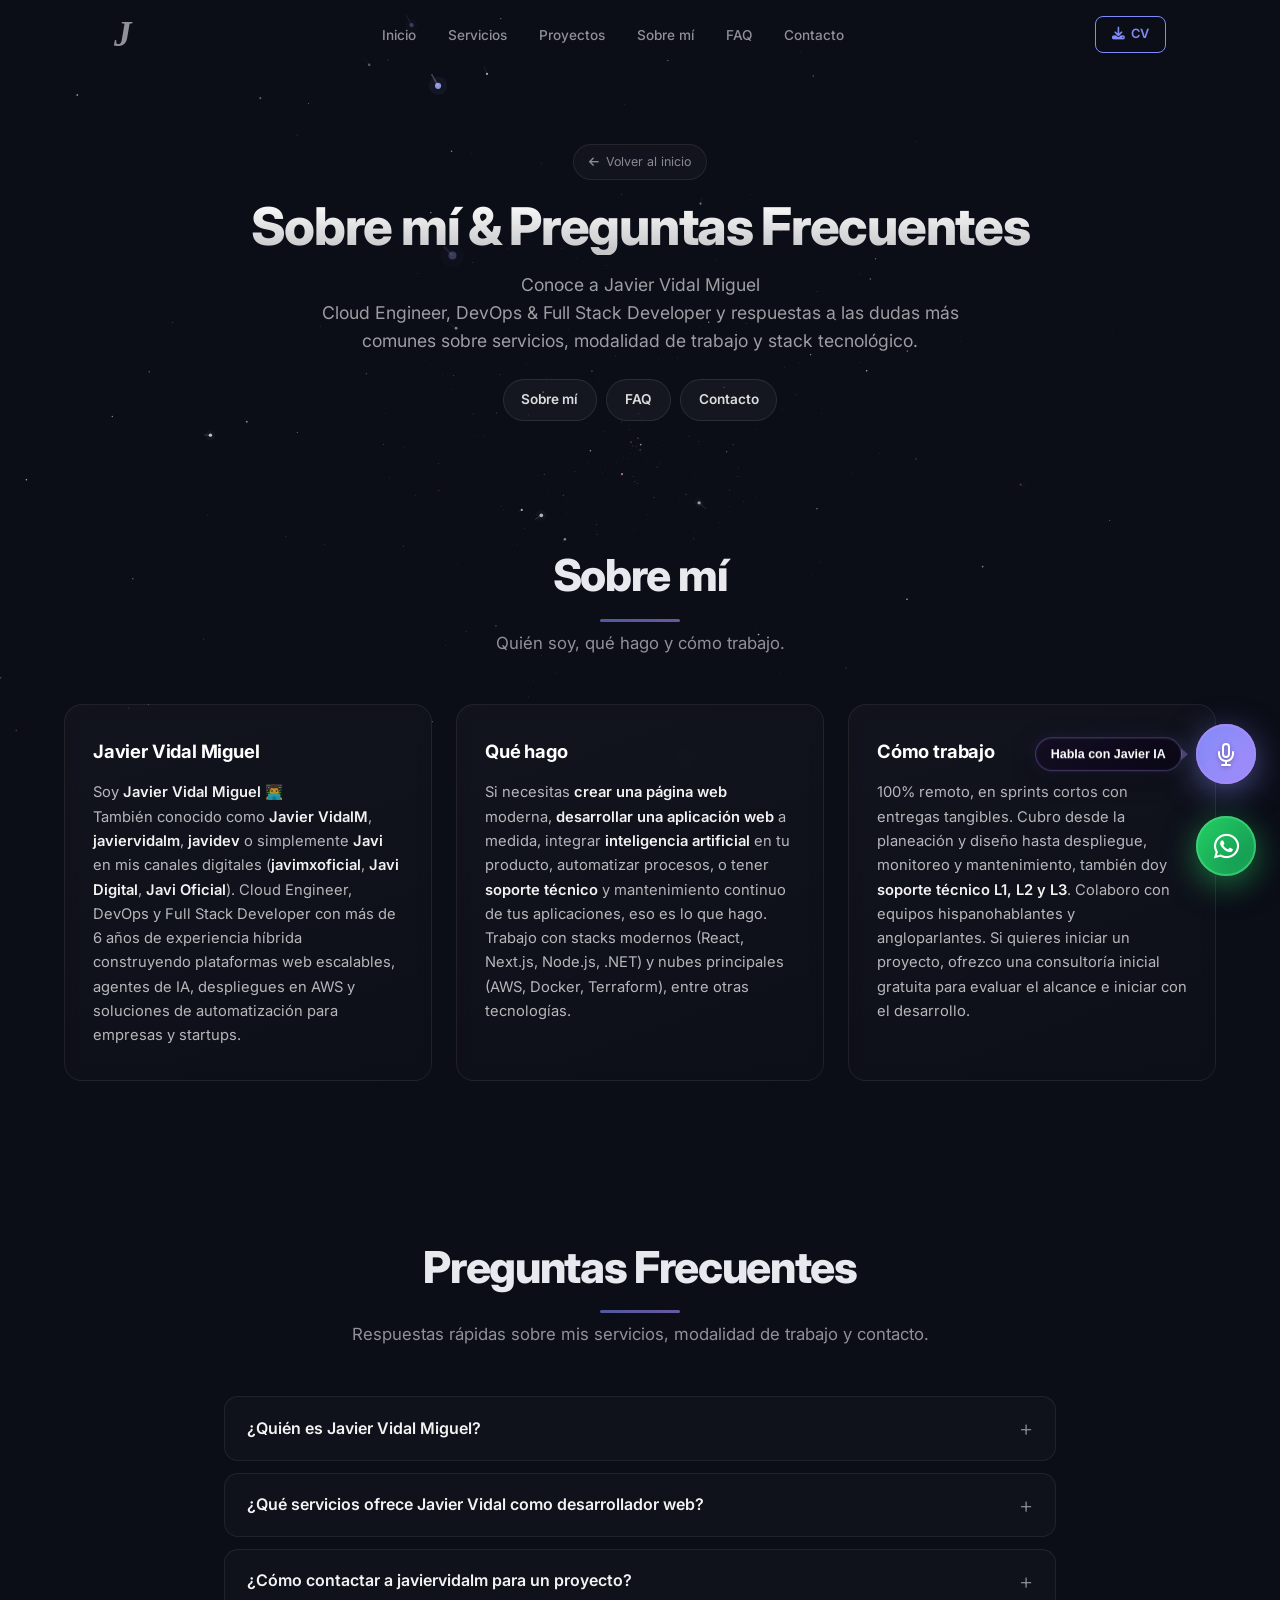
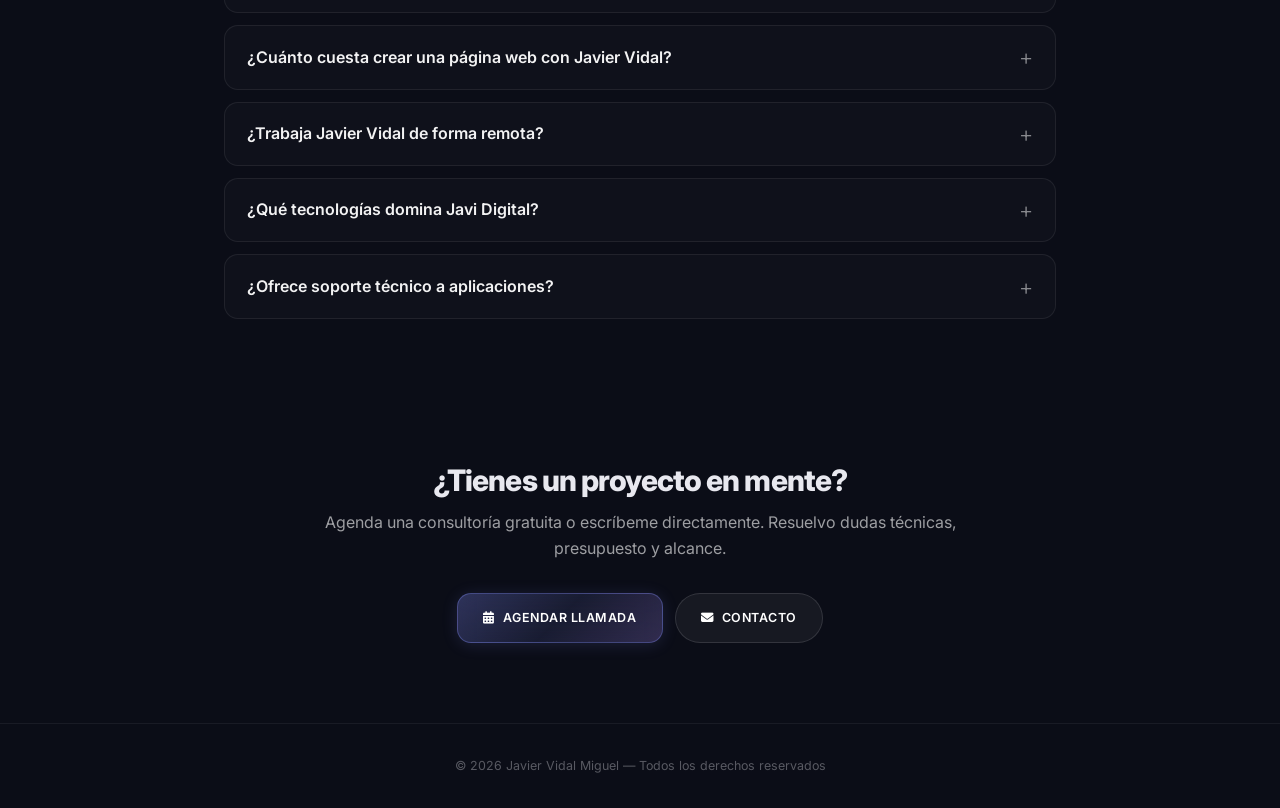
==== commit 19c14754: "Migrar de Netlify a Cloudflare Pages con nueva URL javividalm.pages.dev Motivo: Netlify se quedo sin" ====
--- a/sobre-mi.html
+++ b/sobre-mi.html
@@ -13,10 +13,10 @@
     <meta name="color-scheme" content="dark">
 
     <meta property="og:type" content="profile">
-    <meta property="og:url" content="https://javi-vidalm.netlify.app/sobre-mi.html">
+    <meta property="og:url" content="https://javividalm.pages.dev/sobre-mi.html">
     <meta property="og:title" content="Sobre mí & FAQ — Javier Vidal Miguel | Cloud Engineer, DevOps & Full Stack Developer">
     <meta property="og:description" content="Conoce a Javier Vidal Miguel: Cloud Engineer, DevOps y Full Stack Developer remoto. Respuestas a preguntas sobre servicios, modalidad de trabajo y stack tecnológico.">
-    <meta property="og:image" content="https://javi-vidalm.netlify.app/img/perfil.png">
+    <meta property="og:image" content="https://javividalm.pages.dev/img/perfil.png">
     <meta property="og:image:type" content="image/png">
     <meta property="og:image:width" content="1200">
     <meta property="og:image:height" content="630">
@@ -30,15 +30,15 @@
     <meta name="twitter:card" content="summary_large_image">
     <meta name="twitter:title" content="Sobre mí & FAQ — Javier Vidal Miguel">
     <meta name="twitter:description" content="Conoce a Javier Vidal Miguel: Cloud Engineer, DevOps y Full Stack Developer remoto. Servicios, modalidad y stack.">
-    <meta name="twitter:image" content="https://javi-vidalm.netlify.app/img/perfil.png">
+    <meta name="twitter:image" content="https://javividalm.pages.dev/img/perfil.png">
     <meta name="twitter:creator" content="@javimxoficial">
     <meta name="twitter:site" content="@javimxoficial">
 
     <link rel="icon" type="image/png" href="./img/logo.png">
     <link rel="apple-touch-icon" href="./img/logo.png">
-    <link rel="canonical" href="https://javi-vidalm.netlify.app/sobre-mi.html">
-    <link rel="alternate" hreflang="es" href="https://javi-vidalm.netlify.app/sobre-mi.html">
-    <link rel="alternate" hreflang="x-default" href="https://javi-vidalm.netlify.app/sobre-mi.html">
+    <link rel="canonical" href="https://javividalm.pages.dev/sobre-mi.html">
+    <link rel="alternate" hreflang="es" href="https://javividalm.pages.dev/sobre-mi.html">
+    <link rel="alternate" hreflang="x-default" href="https://javividalm.pages.dev/sobre-mi.html">
     <link rel="sitemap" type="application/xml" href="/sitemap.xml">
 
     <link rel="preconnect" href="https://fonts.googleapis.com">
@@ -132,7 +132,7 @@
       "@graph": [
         {
           "@type": "Person",
-          "@id": "https://javi-vidalm.netlify.app/#javier",
+          "@id": "https://javividalm.pages.dev/#javier",
           "name": "Javier Vidal Miguel",
           "alternateName": [
             "Javier Vidal",
@@ -146,8 +146,8 @@
             "javimxoficial",
             "Javi Oficial"
           ],
-          "url": "https://javi-vidalm.netlify.app/",
-          "image": "https://javi-vidalm.netlify.app/img/perfil.png",
+          "url": "https://javividalm.pages.dev/",
+          "image": "https://javividalm.pages.dev/img/perfil.png",
           "jobTitle": "Cloud Engineer, DevOps & Full Stack Developer",
           "description": "Cloud Engineer, DevOps y Full Stack Developer especializado en AWS, agentes AI, web scraping y plataformas web a medida. 100% remoto.",
           "email": "mailto:javividalm11@gmail.com",
@@ -170,21 +170,21 @@
         {
           "@type": "BreadcrumbList",
           "itemListElement": [
-            { "@type": "ListItem", "position": 1, "name": "Inicio", "item": "https://javi-vidalm.netlify.app/" },
-            { "@type": "ListItem", "position": 2, "name": "Sobre mí & FAQ", "item": "https://javi-vidalm.netlify.app/sobre-mi.html" }
+            { "@type": "ListItem", "position": 1, "name": "Inicio", "item": "https://javividalm.pages.dev/" },
+            { "@type": "ListItem", "position": 2, "name": "Sobre mí & FAQ", "item": "https://javividalm.pages.dev/sobre-mi.html" }
           ]
         },
         {
           "@type": "AboutPage",
-          "@id": "https://javi-vidalm.netlify.app/sobre-mi.html#about",
-          "url": "https://javi-vidalm.netlify.app/sobre-mi.html",
+          "@id": "https://javividalm.pages.dev/sobre-mi.html#about",
+          "url": "https://javividalm.pages.dev/sobre-mi.html",
           "name": "Sobre mí — Javier Vidal Miguel",
           "inLanguage": "es",
-          "mainEntity": { "@id": "https://javi-vidalm.netlify.app/#javier" }
+          "mainEntity": { "@id": "https://javividalm.pages.dev/#javier" }
         },
         {
           "@type": "FAQPage",
-          "@id": "https://javi-vidalm.netlify.app/sobre-mi.html#faq",
+          "@id": "https://javividalm.pages.dev/sobre-mi.html#faq",
           "mainEntity": [
             {
               "@type": "Question",
@@ -207,7 +207,7 @@
               "name": "¿Cómo contactar a javiervidalm para un proyecto?",
               "acceptedAnswer": {
                 "@type": "Answer",
-                "text": "Puedes contactarme por correo a javividalm11@gmail.com, por WhatsApp a +52 287 125 4233 o +51 982 250 549, agendar una llamada gratuita por Google Calendar (calendar.app.google/yvuHBQnmjAaMswtGA) o Calendly (calendly.com/javividalm11/30min), o usar el formulario de contacto en https://javi-vidalm.netlify.app/."
+                "text": "Puedes contactarme por correo a javividalm11@gmail.com, por WhatsApp a +52 287 125 4233 o +51 982 250 549, agendar una llamada gratuita por Google Calendar (calendar.app.google/yvuHBQnmjAaMswtGA) o Calendly (calendly.com/javividalm11/30min), o usar el formulario de contacto en https://javividalm.pages.dev/."
               }
             },
             {
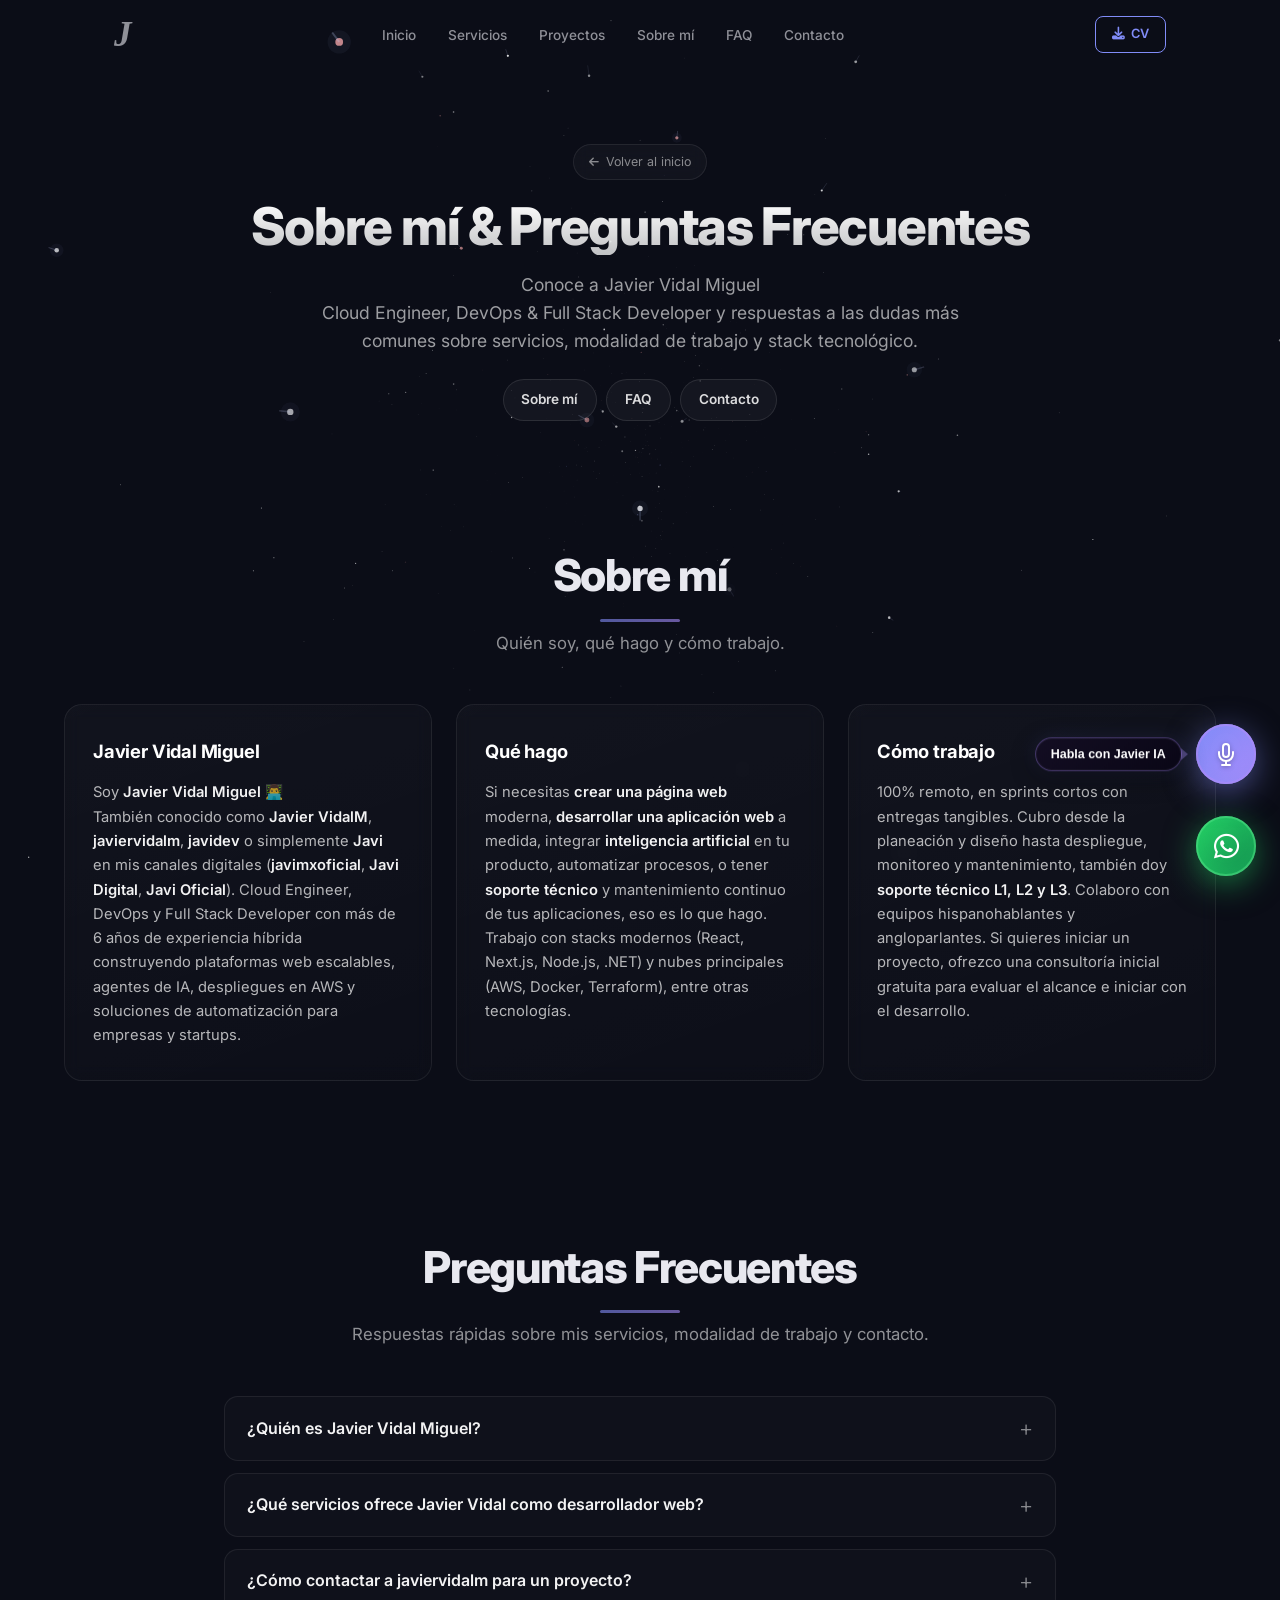
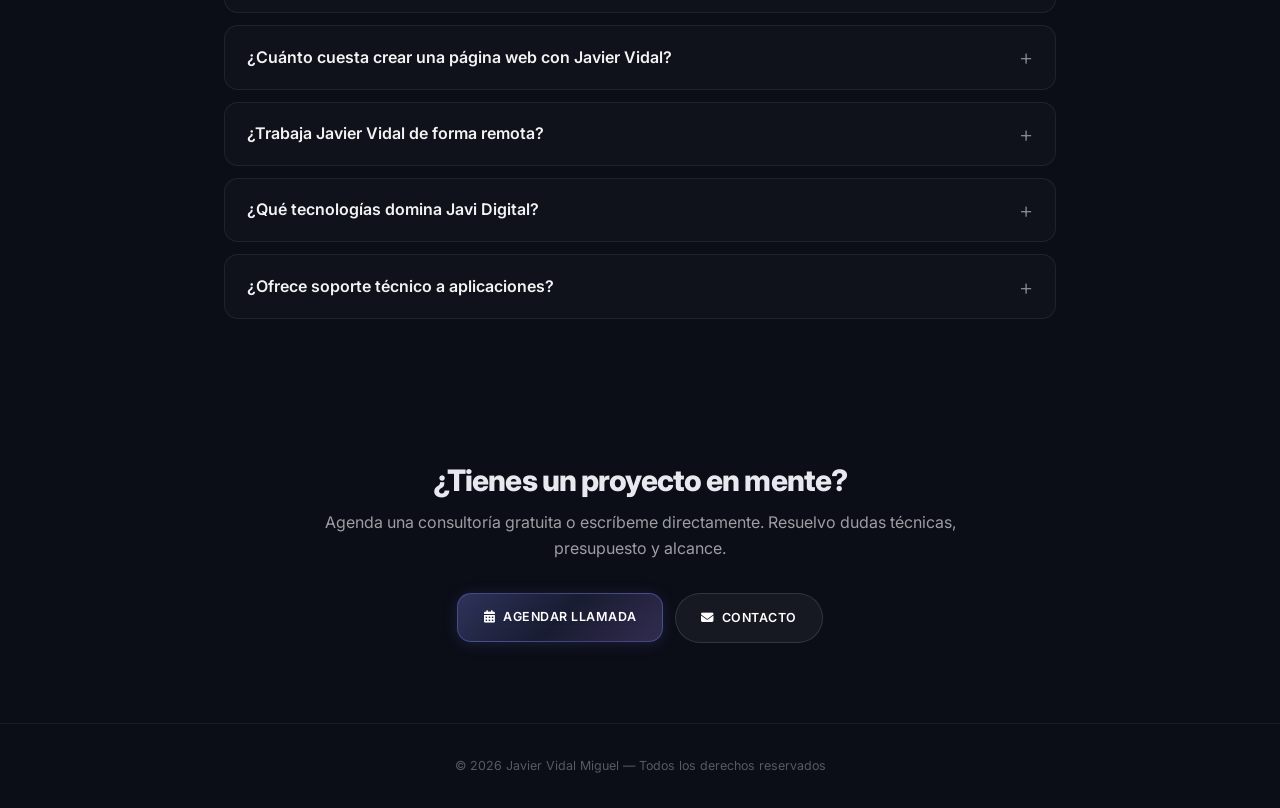
==== commit 2971b876: "Agregar meta tag de verificacion de Google Search Console para dominio Cloudflare Verificacion para " ====
--- a/sobre-mi.html
+++ b/sobre-mi.html
@@ -3,6 +3,7 @@
 <head>
     <meta charset="UTF-8">
     <meta name="viewport" content="width=device-width, initial-scale=1.0">
+    <meta name="google-site-verification" content="XHzMHiZMGJFk0GPMAJakY2iaRw8MxQDnKn7XtTi6v4w">
     <title>Sobre mí & FAQ | Javier Vidal Miguel — Cloud Engineer, DevOps & Full Stack Developer</title>
     <meta name="description" content="Conoce a Javier Vidal Miguel (Javier VidalM, javiervidalm, Javi Digital): Cloud Engineer, DevOps y Full Stack Developer remoto. Respuestas a preguntas sobre servicios, modalidad de trabajo, contacto y stack tecnológico.">
     <meta name="keywords" content="Javier Vidal, Javier Vidal Miguel, Javier VidalM, sobre mi, FAQ, preguntas frecuentes desarrollador, javiervidalm, Javi Digital, Cloud Engineer, DevOps, Full Stack Developer, desarrollador remoto, soporte tecnico, crear pagina web">
